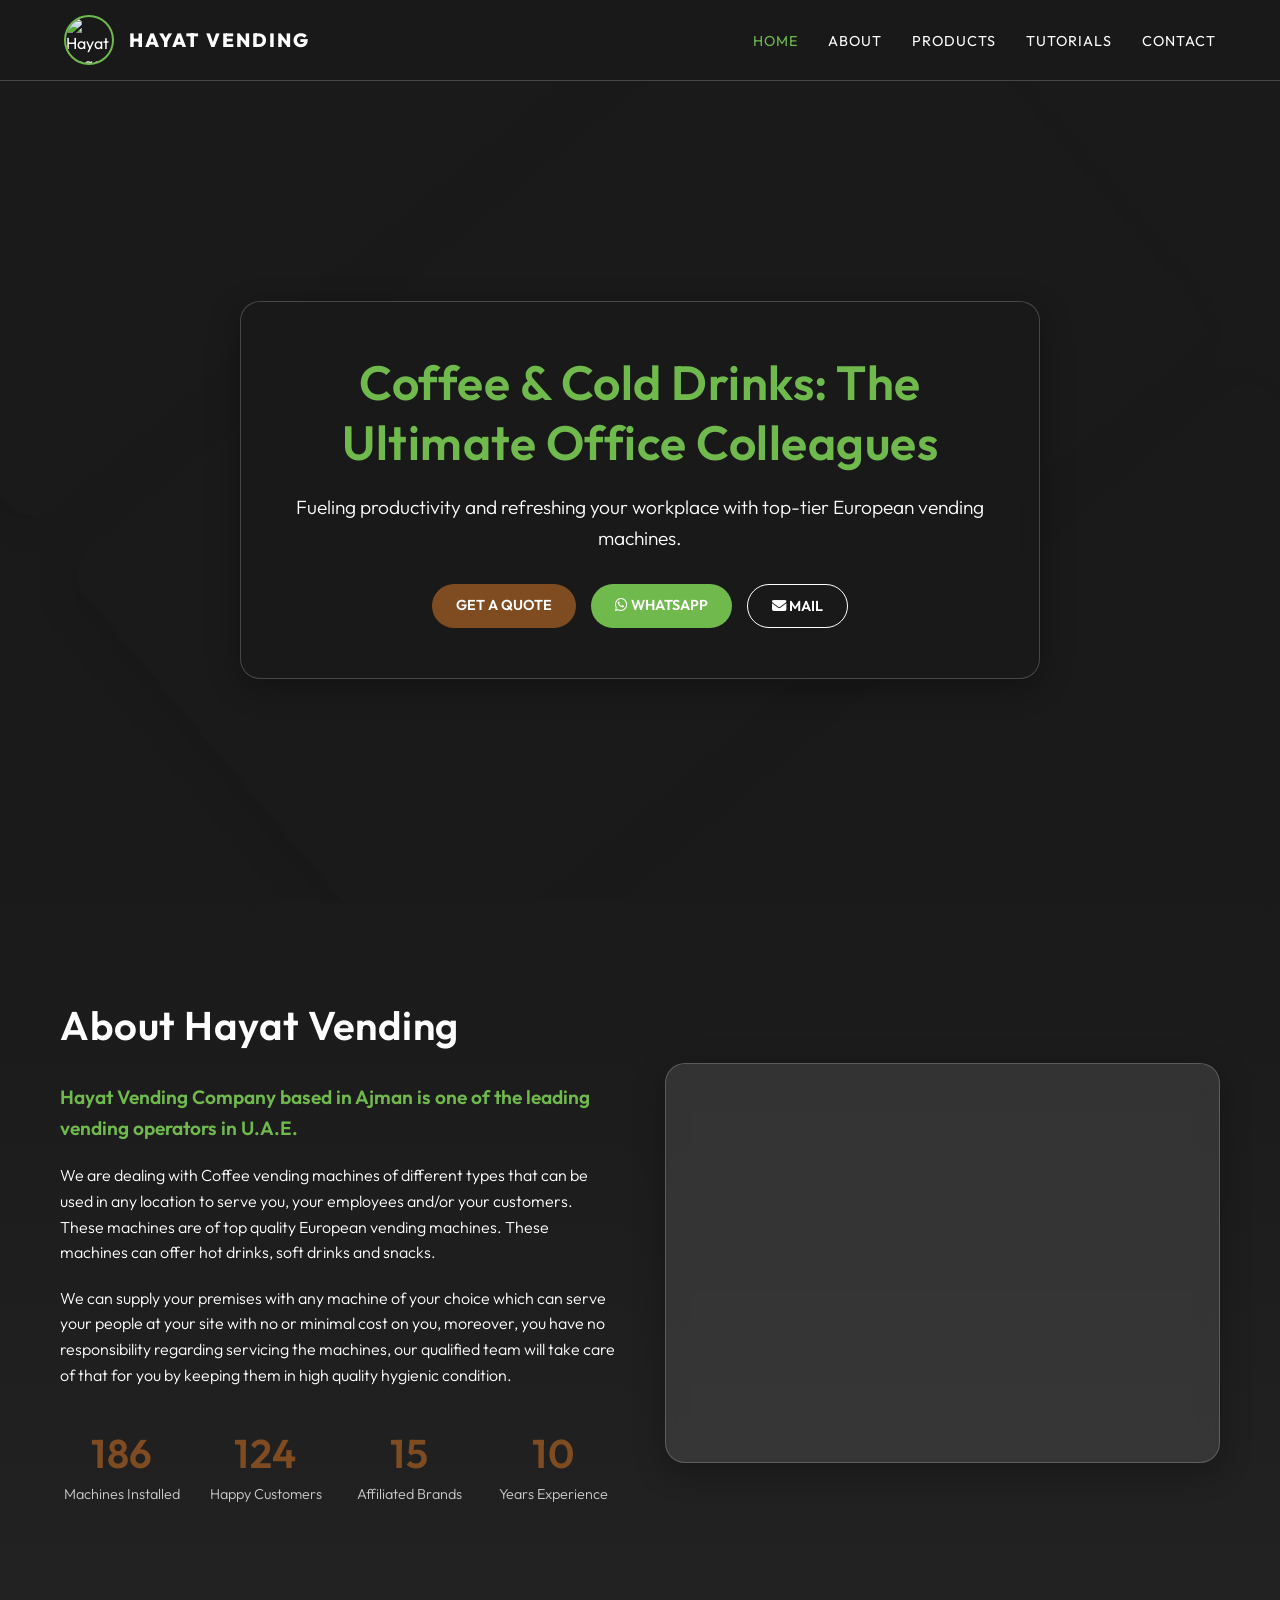
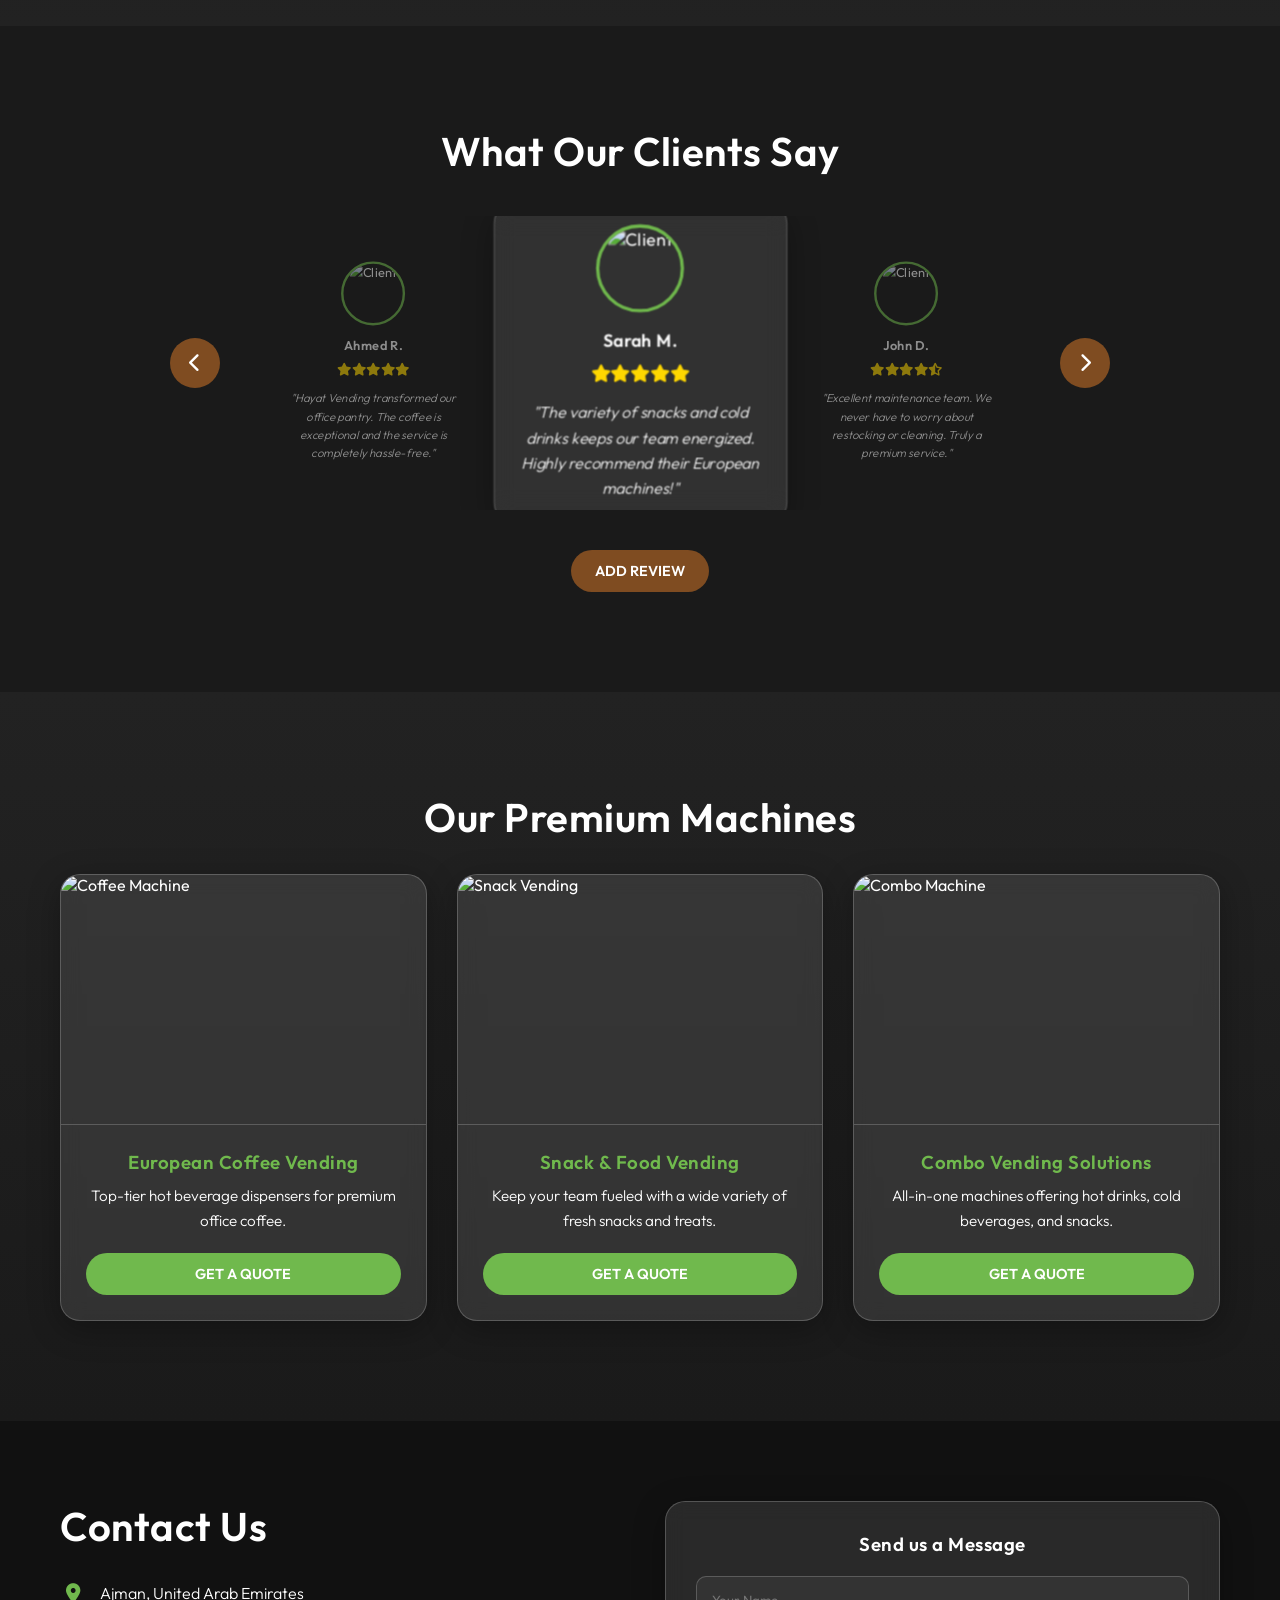
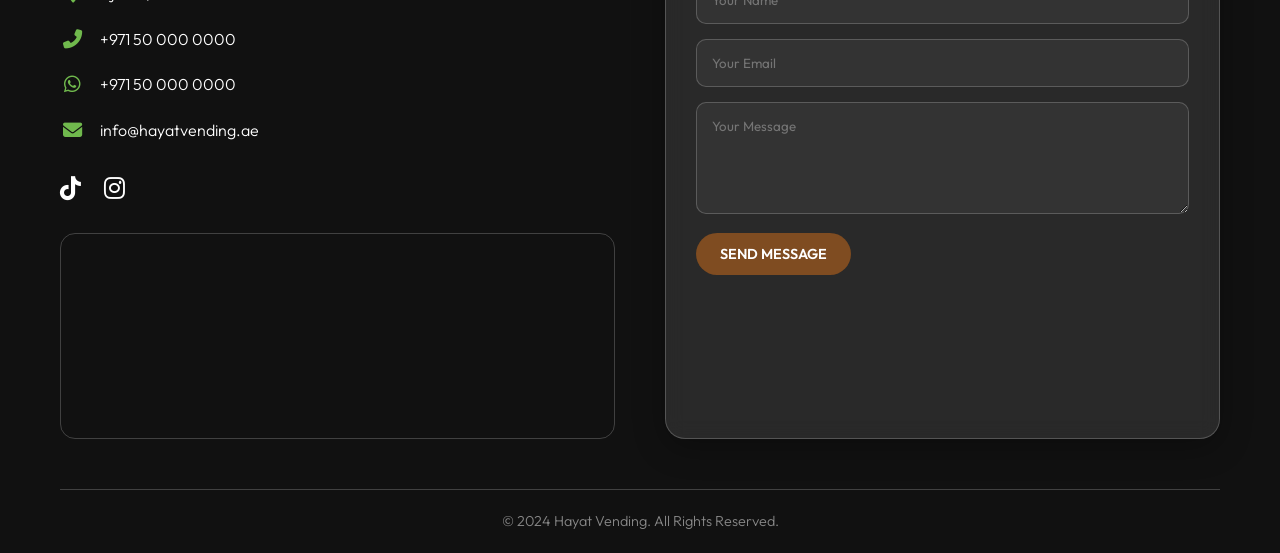
==== index.html @ 5a093774 "Add files via upload" ====
<!DOCTYPE html>
<html lang="en">
<head>
    <meta charset="UTF-8">
    <meta name="viewport" content="width=device-width, initial-scale=1.0">
    <title>Hayat Vending | Premium Vending Solutions</title>
    <link rel="stylesheet" href="style.css">
    <!-- FontAwesome for Icons -->
    <link rel="stylesheet" href="https://cdnjs.cloudflare.com/ajax/libs/font-awesome/6.4.0/css/all.min.css">
    <!-- Google Fonts -->
    <link href="https://fonts.googleapis.com/css2?family=Outfit:wght@300;400;600;800&display=swap" rel="stylesheet">
</head>
<body>

    <!-- Navigation -->
    <nav class="glass-nav">
        <div class="logo-container">
            <div class="logo-frame">
                <!-- Replace with Hayat_logo -->
                <img src="assets/hayat_logo - Copy.png" alt="Hayat Logo">
            </div>
            <span class="company-name">HAYAT VENDING</span>
        </div>
        <ul class="nav-links">
            <li><a href="#home" class="active">HOME</a></li>
            <li><a href="#about">ABOUT</a></li>
            <li><a href="#products">PRODUCTS</a></li>
            <li><a href="#tutorials">TUTORIALS</a></li>
            <li><a href="#contact">CONTACT</a></li>
        </ul>
        <div class="hamburger">
            <i class="fas fa-bars"></i>
        </div>
    </nav>

    <!-- Home Section -->
    <section id="home" class="hero-section">
        <div class="angled-bg-container">
            <!-- Replace with Home_1, Home_2, Home_3 -->
            <div class="angled-bg-container">
    <!-- Replace with Home_1, Home_2, Home_3 from assets folder -->
    <div class="angled-img img-1" style="background-image: url('assets/home_1.jpeg');"></div>
    <div class="angled-img img-2" style="background-image: url('assets/home_2.jpeg');"></div>
    <div class="angled-img img-3" style="background-image: url('assets/home_3.jpeg');"></div>
</div>
        </div>
        
        <div class="hero-content glass-panel">
            <h1>Coffee & Cold Drinks: The Ultimate Office Colleagues</h1>
            <p>Fueling productivity and refreshing your workplace with top-tier European vending machines.</p>
            <div class="hero-buttons">
                <a href="#contact" class="btn btn-primary">GET A QUOTE</a>
                <a href="https://wa.me/971500000000" target="_blank" class="btn btn-secondary"><i class="fab fa-whatsapp"></i> WHATSAPP</a>
                <a href="mailto:info@hayatvending.ae" class="btn btn-outline"><i class="fas fa-envelope"></i> MAIL</a>
            </div>
        </div>
    </section>

    <!-- About Section -->
    <section id="about" class="about-section">
        <div class="container">
            <div class="about-grid">
                <div class="about-text">
                    <h2>About Hayat Vending</h2>
                    <p class="highlight-text">Hayat Vending Company based in Ajman is one of the leading vending operators in U.A.E.</p>
                    <p>We are dealing with Coffee vending machines of different types that can be used in any location to serve you, your employees and/or your customers. These machines are of top quality European vending machines. These machines can offer hot drinks, soft drinks and snacks.</p>
                    <p>We can supply your premises with any machine of your choice which can serve your people at your site with no or minimal cost on you, moreover, you have no responsibility regarding servicing the machines, our qualified team will take care of that for you by keeping them in high quality hygienic condition.</p>
                    
                    <!-- KPI Counter -->
                    <div class="kpi-grid">
                        <div class="kpi-item">
                            <h3 class="counter" data-target="500">0</h3>
                            <p>Machines Installed</p>
                        </div>
                        <div class="kpi-item">
                            <h3 class="counter" data-target="350">0</h3>
                            <p>Happy Customers</p>
                        </div>
                        <div class="kpi-item">
                            <h3 class="counter" data-target="15">0</h3>
                            <p>Affiliated Brands</p>
                        </div>
                        <div class="kpi-item">
                            <h3 class="counter" data-target="10">0</h3>
                            <p>Years Experience</p>
                        </div>
                    </div>
                </div>
                <div class="about-slider glass-panel">
                    <div class="slide active" style="background-image: url('assets/slide_1.jpg');"></div>
                    <div class="slide" style="background-image: url('assets/slide_2.jpg');"></div>
                    <div class="slide" style="background-image: url('assets/slide_3.jpg');"></div>
                    <div class="slide" style="background-image: url('assets/slide_4.jpg');"></div>
                    <div class="slide" style="background-image: url('assets/slide_5.jpg');"></div>
                    <div class="slide" style="background-image: url('assets/slide_6.jpg');"></div>
                </div>
            </div>
        </div>
    </section>

    <!-- Testimonials Section -->
    <section class="testimonials-section">
        <div class="container">
            <h2>What Our Clients Say</h2>
            <div class="testimonial-carousel">
                <button class="nav-btn prev-btn"><i class="fas fa-chevron-left"></i></button>
                <div class="testimonial-track-container">
                    <div class="testimonial-track">
                        <!-- Card 1 -->
                        <div class="testimonial-card">
                            <div class="profile-pic"><img src="https://images.unsplash.com/photo-1507003211169-0a1dd7228f2d?w=150&auto=format&fit=crop&q=60" alt="Client"></div>
                            <h4>Ahmed R.</h4>
                            <div class="stars"><i class="fas fa-star"></i><i class="fas fa-star"></i><i class="fas fa-star"></i><i class="fas fa-star"></i><i class="fas fa-star"></i></div>
                            <p>"Hayat Vending transformed our office pantry. The coffee is exceptional and the service is completely hassle-free."</p>
                        </div>
                        <!-- Card 2 (Active/Middle) -->
                        <div class="testimonial-card active">
                            <div class="profile-pic"><img src="https://images.unsplash.com/photo-1494790108377-be9c29b29330?w=150&auto=format&fit=crop&q=60" alt="Client"></div>
                            <h4>Sarah M.</h4>
                            <div class="stars"><i class="fas fa-star"></i><i class="fas fa-star"></i><i class="fas fa-star"></i><i class="fas fa-star"></i><i class="fas fa-star"></i></div>
                            <p>"The variety of snacks and cold drinks keeps our team energized. Highly recommend their European machines!"</p>
                        </div>
                        <!-- Card 3 -->
                        <div class="testimonial-card">
                            <div class="profile-pic"><img src="https://images.unsplash.com/photo-1500648767791-00dcc994a43e?w=150&auto=format&fit=crop&q=60" alt="Client"></div>
                            <h4>John D.</h4>
                            <div class="stars"><i class="fas fa-star"></i><i class="fas fa-star"></i><i class="fas fa-star"></i><i class="fas fa-star"></i><i class="fas fa-star-half-alt"></i></div>
                            <p>"Excellent maintenance team. We never have to worry about restocking or cleaning. Truly a premium service."</p>
                        </div>
                    </div>
                </div>
                <button class="nav-btn next-btn"><i class="fas fa-chevron-right"></i></button>
            </div>
            <div class="add-review-container">
                <button class="btn btn-primary" id="addReviewBtn">ADD REVIEW</button>
            </div>
        </div>
    </section>

    <!-- Products Section -->
    <section id="products" class="products-section">
        <div class="container">
            <h2>Our Premium Machines</h2>
            <div class="product-grid">
                <!-- Product 1 -->
                <div class="product-card glass-panel">
                    <img src="https://images.unsplash.com/photo-1622483767028-3f66f32aef97?auto=format&fit=crop&w=600&q=80" alt="Coffee Machine">
                    <div class="product-info">
                        <h3>European Coffee Vending</h3>
                        <p>Top-tier hot beverage dispensers for premium office coffee.</p>
                        <a href="#contact" class="btn btn-secondary">GET A QUOTE</a>
                    </div>
                </div>
                <!-- Product 2 -->
                <div class="product-card glass-panel">
                    <img src="https://images.unsplash.com/photo-1582058091505-f87a2e55a40f?auto=format&fit=crop&w=600&q=80" alt="Snack Vending">
                    <div class="product-info">
                        <h3>Snack & Food Vending</h3>
                        <p>Keep your team fueled with a wide variety of fresh snacks and treats.</p>
                        <a href="#contact" class="btn btn-secondary">GET A QUOTE</a>
                    </div>
                </div>
                <!-- Product 3 -->
                <div class="product-card glass-panel">
                    <img src="https://images.unsplash.com/photo-1574023463820-9b97e30725ea?auto=format&fit=crop&w=600&q=80" alt="Combo Machine">
                    <div class="product-info">
                        <h3>Combo Vending Solutions</h3>
                        <p>All-in-one machines offering hot drinks, cold beverages, and snacks.</p>
                        <a href="#contact" class="btn btn-secondary">GET A QUOTE</a>
                    </div>
                </div>
            </div>
        </div>
    </section>

    <!-- Contact / Footer Section -->
    <footer id="contact" class="contact-section">
        <div class="container">
            <div class="contact-grid">
                <div class="contact-info">
                    <h2>Contact Us</h2>
                    <div class="info-item">
                        <i class="fas fa-map-marker-alt"></i>
                        <p>Ajman, United Arab Emirates</p>
                    </div>
                    <div class="info-item">
                        <i class="fas fa-phone-alt"></i>
                        <p>+971 50 000 0000</p>
                    </div>
                    <div class="info-item">
                        <i class="fab fa-whatsapp"></i>
                        <p>+971 50 000 0000</p>
                    </div>
                    <div class="info-item">
                        <i class="fas fa-envelope"></i>
                        <p>info@hayatvending.ae</p>
                    </div>
                    
                    <div class="social-links">
                        <a href="#"><i class="fab fa-tiktok"></i></a>
                        <a href="#"><i class="fab fa-instagram"></i></a>
                    </div>

                    <!-- Map Placeholder -->
                    <div class="map-container">
                        <iframe src="https://www.google.com/maps/embed?pb=!1m18!1m12!1m3!1d115478.2648041276!2d55.440588599999995!3d25.404383999999998!2m3!1f0!2f0!3f0!3m2!1i1024!2i768!4f13.1!3m3!1m2!1s0x3e5ebfd49b5cb95d%3A0xc39b6f1b5b2e7e0!2sAjman%20-%20United%20Arab%20Emirates!5e0!3m2!1sen!2sus!4v1680000000000!5m2!1sen!2sus" width="100%" height="200" style="border:0;" allowfullscreen="" loading="lazy"></iframe>
                    </div>
                </div>

                <div class="contact-form glass-panel">
                    <h3>Send us a Message</h3>
                    <form id="messageForm">
                        <div class="input-group">
                            <input type="text" placeholder="Your Name" required>
                        </div>
                        <div class="input-group">
                            <input type="email" placeholder="Your Email" required>
                        </div>
                        <div class="input-group">
                            <textarea placeholder="Your Message" rows="5" required></textarea>
                        </div>
                        <button type="submit" class="btn btn-primary">SEND MESSAGE</button>
                    </form>
                </div>
            </div>
            <div class="footer-bottom">
                <p>&copy; 2024 Hayat Vending. All Rights Reserved.</p>
            </div>
        </div>
    </footer>

    <script src="script.js"></script>
</body>
</html>
---- style.css ----
/* --- Global Variables & Reset --- */
:root {
    --primary-brown: #7F4C21;
    --primary-green: #70B94D;
    --white: #FFFFFF;
    --glass-bg: rgba(255, 255, 255, 0.1);
    --glass-border: rgba(255, 255, 255, 0.2);
    --dark-bg: #1a1a1a;
    --text-dark: #333;
}

* {
    margin: 0;
    padding: 0;
    box-sizing: border-box;
    font-family: 'Outfit', sans-serif;
}

html {
    scroll-behavior: smooth;
}

body {
    background-color: var(--dark-bg);
    color: var(--white);
    overflow-x: hidden;
}

.container {
    max-width: 1200px;
    margin: 0 auto;
    padding: 0 20px;
}

/* --- Typography --- */
h1, h2, h3, h4 {
    font-weight: 600;
    letter-spacing: 0.5px;
}
h2 {
    font-size: 2.5rem;
    margin-bottom: 2rem;
    text-align: center;
    color: var(--white);
}
p {
    font-weight: 300;
    line-height: 1.6;
}

/* --- Glassmorphism Classes --- */
.glass-nav {
    background: rgba(26, 26, 26, 0.7);
    backdrop-filter: blur(15px);
    -webkit-backdrop-filter: blur(15px);
    border-bottom: 1px solid var(--glass-border);
    position: fixed;
    width: 100%;
    top: 0;
    z-index: 1000;
    display: flex;
    justify-content: space-between;
    align-items: center;
    padding: 15px 5%;
}

.glass-panel {
    background: var(--glass-bg);
    backdrop-filter: blur(10px);
    -webkit-backdrop-filter: blur(10px);
    border: 1px solid var(--glass-border);
    border-radius: 20px;
    box-shadow: 0 8px 32px 0 rgba(0, 0, 0, 0.3);
}

/* --- Navigation --- */
.logo-container {
    display: flex;
    align-items: center;
    gap: 15px;
}
.logo-frame {
    width: 50px;
    height: 50px;
    border-radius: 50%;
    border: 2px solid var(--primary-green);
    overflow: hidden;
    display: flex;
    justify-content: center;
    align-items: center;
}
.logo-frame img {
    width: 100%;
    height: 100%;
    object-fit: cover;
}
.company-name {
    font-size: 1.2rem;
    font-weight: 800;
    color: var(--white);
    letter-spacing: 2px;
}
.nav-links {
    list-style: none;
    display: flex;
    gap: 30px;
}
.nav-links li a {
    text-decoration: none;
    color: var(--white);
    font-weight: 400;
    transition: color 0.3s;
    font-size: 0.9rem;
    letter-spacing: 1px;
}
.nav-links li a:hover, .nav-links li a.active {
    color: var(--primary-green);
}
.hamburger {
    display: none;
    cursor: pointer;
    font-size: 1.5rem;
}

/* --- Buttons --- */
.btn {
    display: inline-block;
    padding: 12px 24px;
    border-radius: 30px;
    text-decoration: none;
    font-weight: 600;
    font-size: 0.9rem;
    transition: all 0.3s ease;
    cursor: pointer;
    border: none;
    text-align: center;
}
.btn-primary {
    background-color: var(--primary-brown);
    color: var(--white);
}
.btn-primary:hover {
    background-color: #633b18;
    transform: translateY(-2px);
}
.btn-secondary {
    background-color: var(--primary-green);
    color: var(--white);
}
.btn-secondary:hover {
    background-color: #5a9a3d;
    transform: translateY(-2px);
}
.btn-outline {
    background-color: transparent;
    color: var(--white);
    border: 1px solid var(--white);
}
.btn-outline:hover {
    background-color: var(--white);
    color: var(--dark-bg);
}

/* --- Hero Section --- */
.hero-section {
    position: relative;
    height: 100vh;
    display: flex;
    justify-content: center;
    align-items: center;
    padding-top: 80px;
    overflow: hidden;
}
.angled-bg-container {
    position: absolute;
    top: 0;
    left: 0;
    width: 100%;
    height: 100%;
    display: flex;
    justify-content: center;
    align-items: center;
    gap: 40px;
    z-index: 1;
    opacity: 0.4;
    transform: rotate(25deg) scale(1.2);
}
.angled-img {
    width: 30%;
    height: 80vh;
    background-size: cover;
    background-position: center;
    border-radius: 20px;
    box-shadow: 0 10px 30px rgba(0,0,0,0.5);
}
.hero-content {
    position: relative;
    z-index: 2;
    text-align: center;
    padding: 50px;
    max-width: 800px;
    background: rgba(26, 26, 26, 0.6); /* Darker glass for readability */
}
.hero-content h1 {
    font-size: 3rem;
    margin-bottom: 20px;
    color: var(--primary-green);
}
.hero-content p {
    font-size: 1.2rem;
    margin-bottom: 30px;
}
.hero-buttons {
    display: flex;
    gap: 15px;
    justify-content: center;
    flex-wrap: wrap;
}

/* --- About Section --- */
.about-section {
    padding: 100px 0;
    background: linear-gradient(to bottom, var(--dark-bg), #222);
}
.about-grid {
    display: grid;
    grid-template-columns: 1fr 1fr;
    gap: 50px;
    align-items: center;
}
.about-text h2 {
    text-align: left;
}
.highlight-text {
    color: var(--primary-green);
    font-size: 1.2rem;
    font-weight: 600;
    margin-bottom: 20px;
}
.about-text p {
    margin-bottom: 20px;
}
.about-slider {
    height: 400px;
    position: relative;
    overflow: hidden;
}
.about-slider .slide {
    position: absolute;
    top: 0;
    left: 0;
    width: 100%;
    height: 100%;
    background-size: cover;
    background-position: center;
    opacity: 0;
    transition: opacity 1s ease-in-out;
}
.about-slider .slide.active {
    opacity: 1;
}

/* KPI Section */
.kpi-grid {
    display: grid;
    grid-template-columns: repeat(auto-fit, minmax(100px, 1fr));
    gap: 20px;
    margin-top: 40px;
}
.kpi-item {
    text-align: center;
}
.kpi-item h3 {
    font-size: 2.5rem;
    color: var(--primary-brown);
    margin-bottom: 5px;
}
.kpi-item p {
    font-size: 0.9rem;
    color: #ccc;
}

/* --- Testimonials Section --- */
.testimonials-section {
    padding: 100px 0;
}
.testimonial-carousel {
    display: flex;
    align-items: center;
    justify-content: center;
    gap: 20px;
    margin-top: 40px;
}
.nav-btn {
    background: var(--primary-brown);
    color: var(--white);
    border: none;
    width: 50px;
    height: 50px;
    border-radius: 50%;
    cursor: pointer;
    font-size: 1.2rem;
    transition: background 0.3s;
}
.nav-btn:hover {
    background: var(--primary-green);
}
.testimonial-track-container {
    overflow: hidden;
    width: 100%;
    max-width: 800px;
}
.testimonial-track {
    display: flex;
    transition: transform 0.5s ease;
}
.testimonial-card {
    min-width: 33.333%;
    padding: 20px;
    text-align: center;
    opacity: 0.5;
    transform: scale(0.8);
    transition: all 0.5s ease;
    border-radius: 20px;
}
.testimonial-card.active {
    opacity: 1;
    transform: scale(1.1);
    background: var(--glass-bg);
    border: 1px solid var(--glass-border);
    backdrop-filter: blur(10px);
    z-index: 2;
    box-shadow: 0 10px 30px rgba(0,0,0,0.3);
}
.profile-pic {
    width: 80px;
    height: 80px;
    border-radius: 50%;
    margin: 0 auto 15px;
    overflow: hidden;
    border: 3px solid var(--primary-green);
}
.profile-pic img {
    width: 100%;
    height: 100%;
    object-fit: cover;
}
.testimonial-card h4 {
    margin-bottom: 10px;
}
.stars {
    color: #FFD700;
    margin-bottom: 15px;
}
.testimonial-card p {
    font-size: 0.9rem;
    font-style: italic;
}
.add-review-container {
    text-align: center;
    margin-top: 40px;
}

/* --- Products Section --- */
.products-section {
    padding: 100px 0;
    background: linear-gradient(to bottom, #222, var(--dark-bg));
}
.product-grid {
    display: grid;
    grid-template-columns: repeat(auto-fit, minmax(300px, 1fr));
    gap: 30px;
}
.product-card {
    overflow: hidden;
    display: flex;
    flex-direction: column;
    transition: transform 0.3s;
}
.product-card:hover {
    transform: translateY(-10px);
}
.product-card img {
    width: 100%;
    height: 250px;
    object-fit: cover;
    border-bottom: 1px solid var(--glass-border);
}
.product-info {
    padding: 25px;
    text-align: center;
    flex-grow: 1;
    display: flex;
    flex-direction: column;
    justify-content: space-between;
}
.product-info h3 {
    color: var(--primary-green);
    margin-bottom: 10px;
}
.product-info p {
    margin-bottom: 20px;
    font-size: 0.95rem;
}

/* --- Contact/Footer Section --- */
.contact-section {
    padding: 80px 0 20px;
    background: #111;
}
.contact-grid {
    display: grid;
    grid-template-columns: 1fr 1fr;
    gap: 50px;
    margin-bottom: 50px;
}
.contact-info h2 {
    text-align: left;
    margin-bottom: 30px;
}
.info-item {
    display: flex;
    align-items: center;
    gap: 15px;
    margin-bottom: 20px;
}
.info-item i {
    color: var(--primary-green);
    font-size: 1.2rem;
    width: 25px;
    text-align: center;
}
.social-links {
    margin: 30px 0;
}
.social-links a {
    color: var(--white);
    font-size: 1.5rem;
    margin-right: 20px;
    transition: color 0.3s;
}
.social-links a:hover {
    color: var(--primary-green);
}
.map-container {
    border-radius: 15px;
    overflow: hidden;
    border: 1px solid var(--glass-border);
}
.contact-form {
    padding: 30px;
}
.contact-form h3 {
    margin-bottom: 20px;
    text-align: center;
}
.input-group {
    margin-bottom: 15px;
}
.input-group input, .input-group textarea {
    width: 100%;
    padding: 15px;
    background: rgba(255, 255, 255, 0.05);
    border: 1px solid var(--glass-border);
    border-radius: 10px;
    color: var(--white);
    font-family: inherit;
    outline: none;
    transition: border 0.3s;
}
.input-group input:focus, .input-group textarea:focus {
    border-color: var(--primary-green);
}
.footer-bottom {
    text-align: center;
    padding-top: 20px;
    border-top: 1px solid var(--glass-border);
    color: #888;
    font-size: 0.9rem;
}

/* --- Responsive Design --- */
@media (max-width: 992px) {
    .about-grid, .contact-grid {
        grid-template-columns: 1fr;
    }
    .hero-content h1 {
        font-size: 2.5rem;
    }
    .testimonial-card {
        min-width: 50%; /* Show 2 cards on tablet */
    }
    .testimonial-card.active {
        transform: scale(1.05);
    }
}

@media (max-width: 768px) {
    .nav-links {
        display: none; /* Add JS toggle for mobile menu if needed */
    }
    .hamburger {
        display: block;
    }
    .hero-content h1 {
        font-size: 2rem;
    }
    .angled-bg-container {
        flex-direction: column;
        transform: rotate(25deg) scale(1.5);
    }
    .angled-img {
        width: 80%;
        height: 30vh;
    }
    .testimonial-card {
        min-width: 100%; /* Show 1 card on mobile */
    }
    .testimonial-card.active {
        transform: scale(1);
    }
    .testimonial-track-container {
        overflow: hidden;
    }
    .kpi-grid {
        grid-template-columns: repeat(2, 1fr);
    }
}
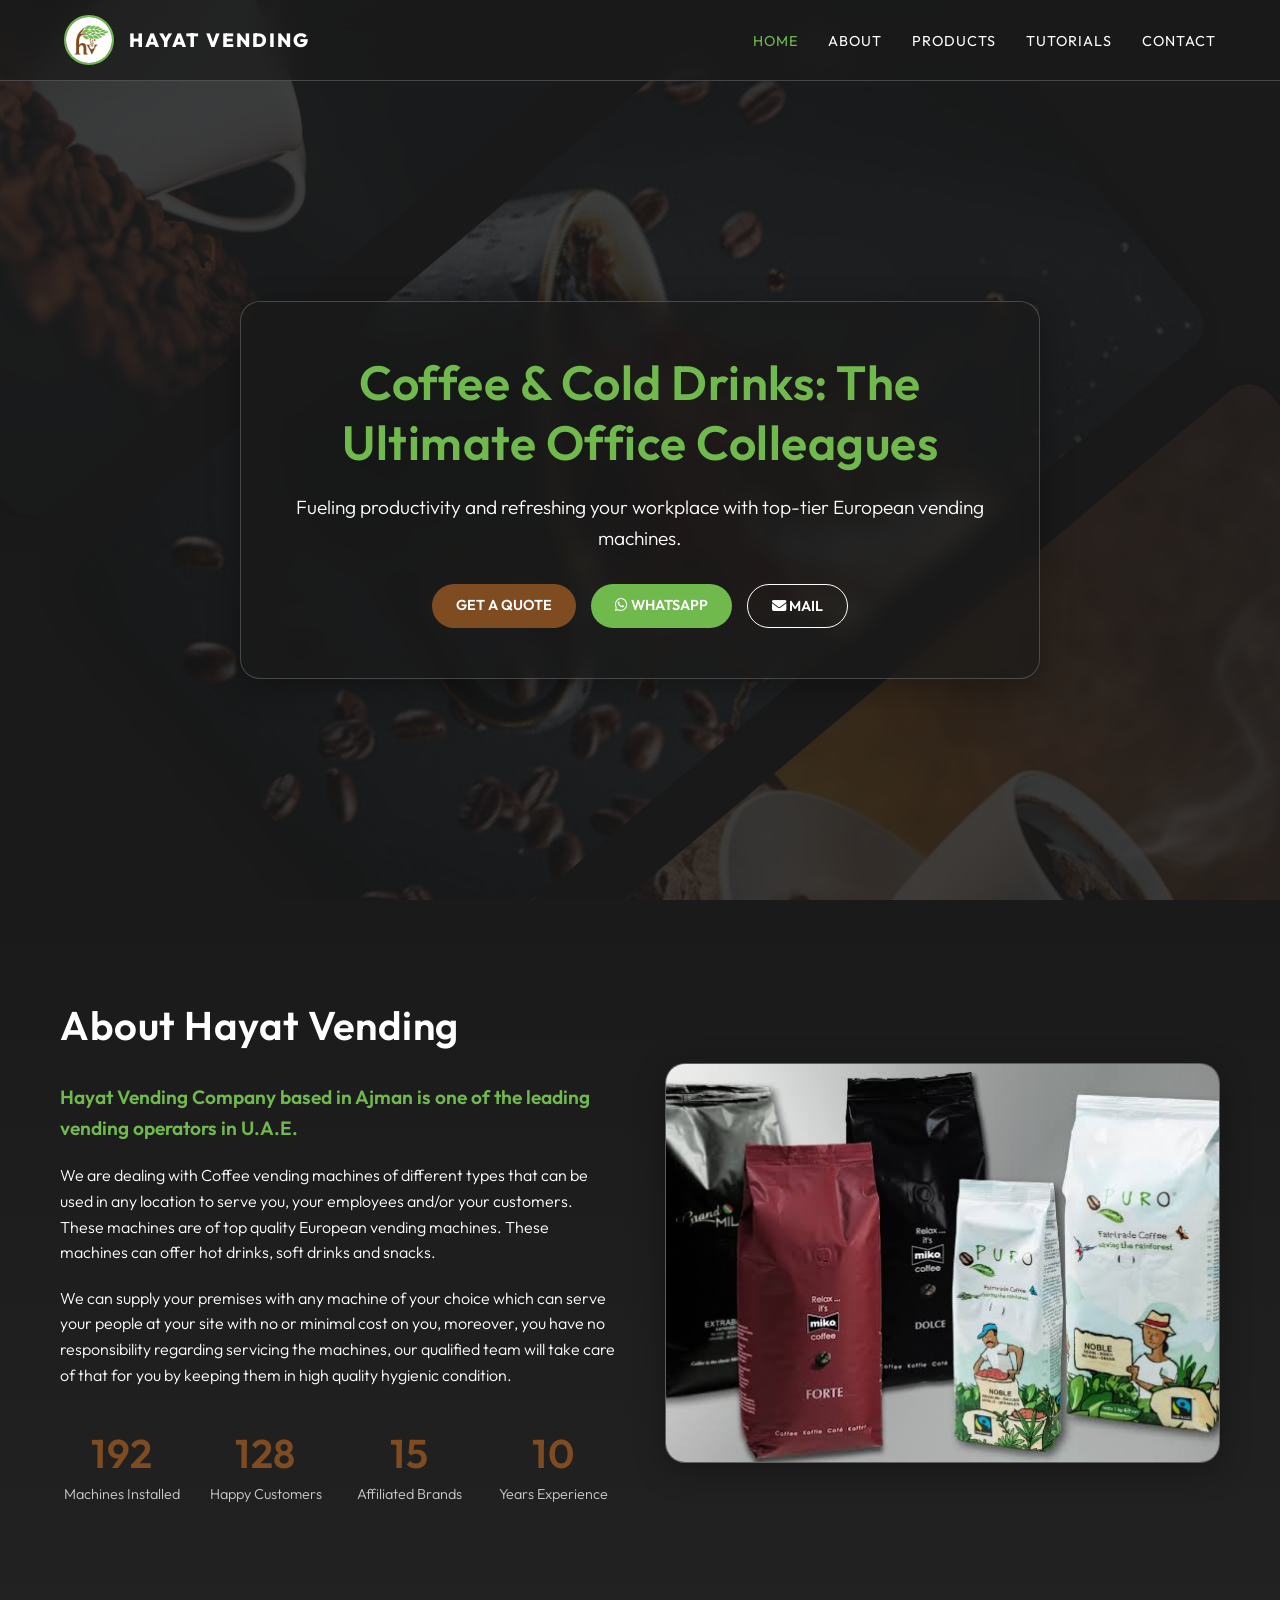
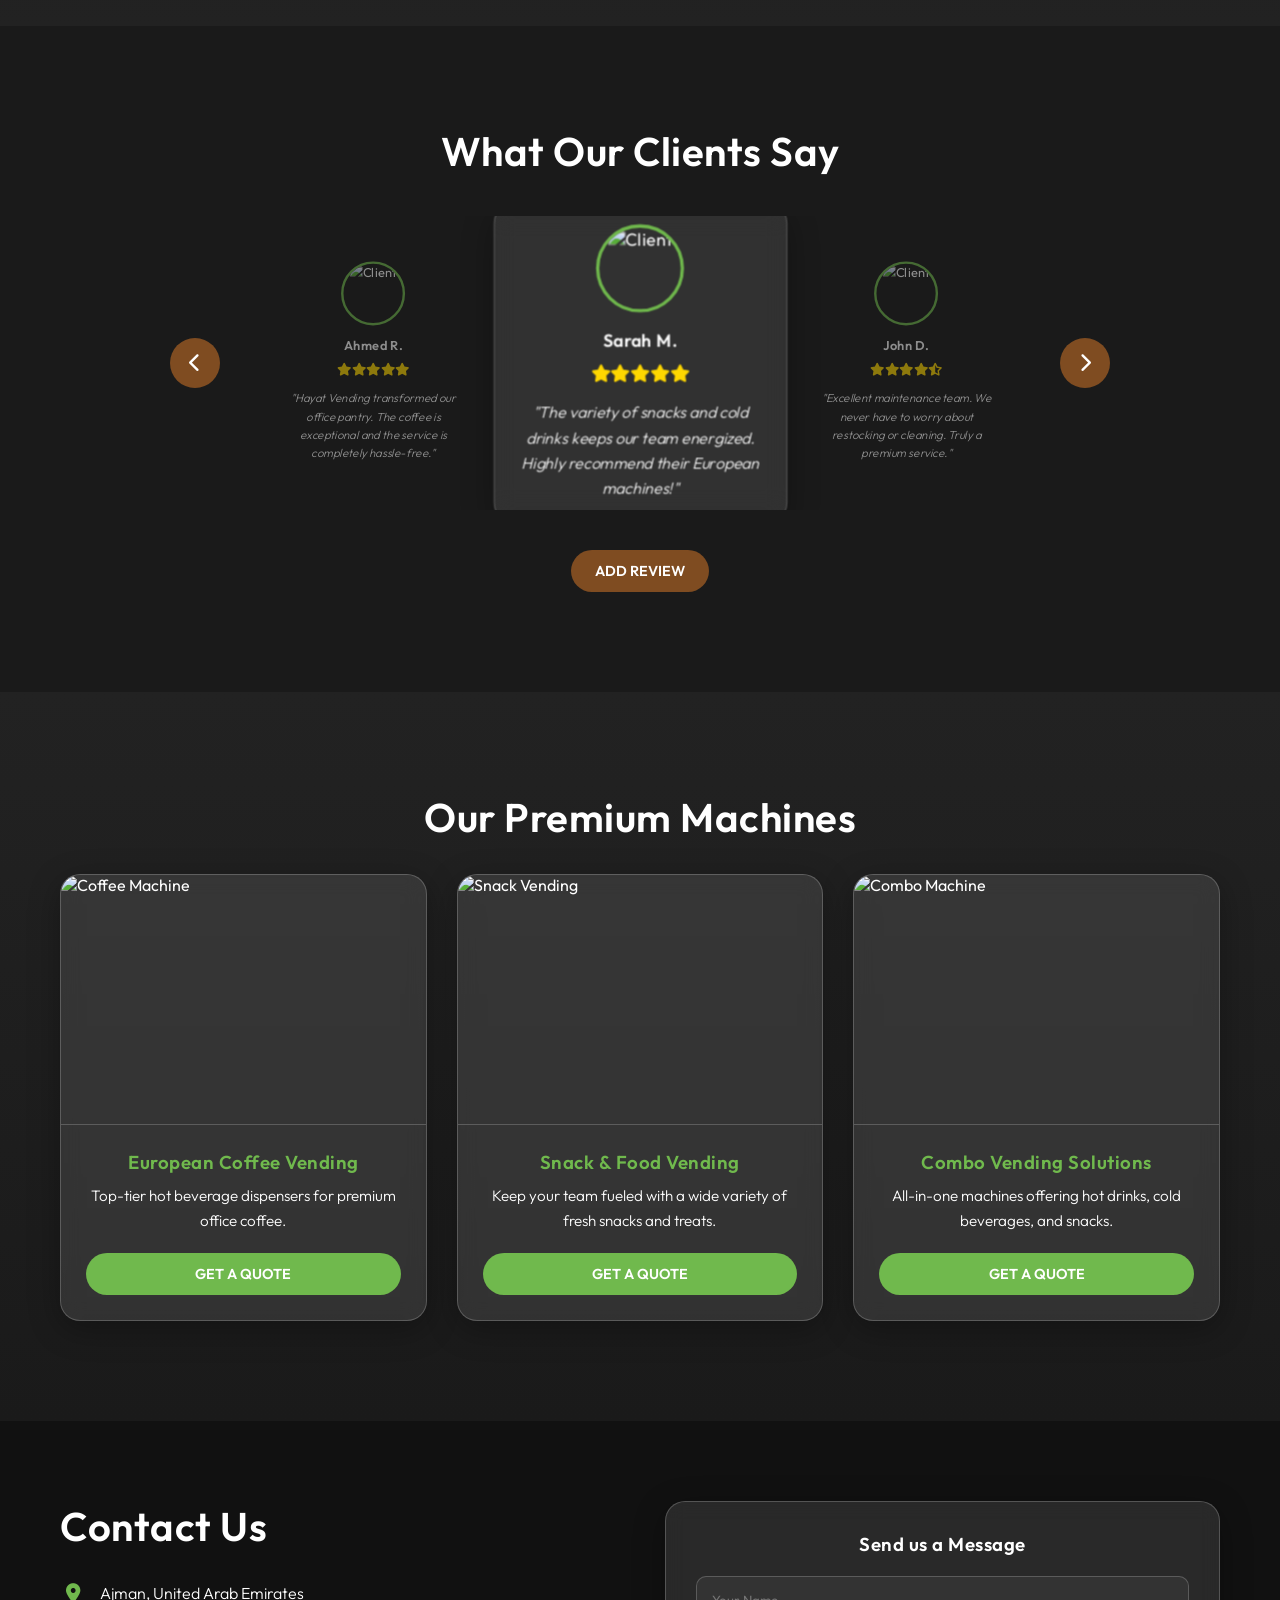
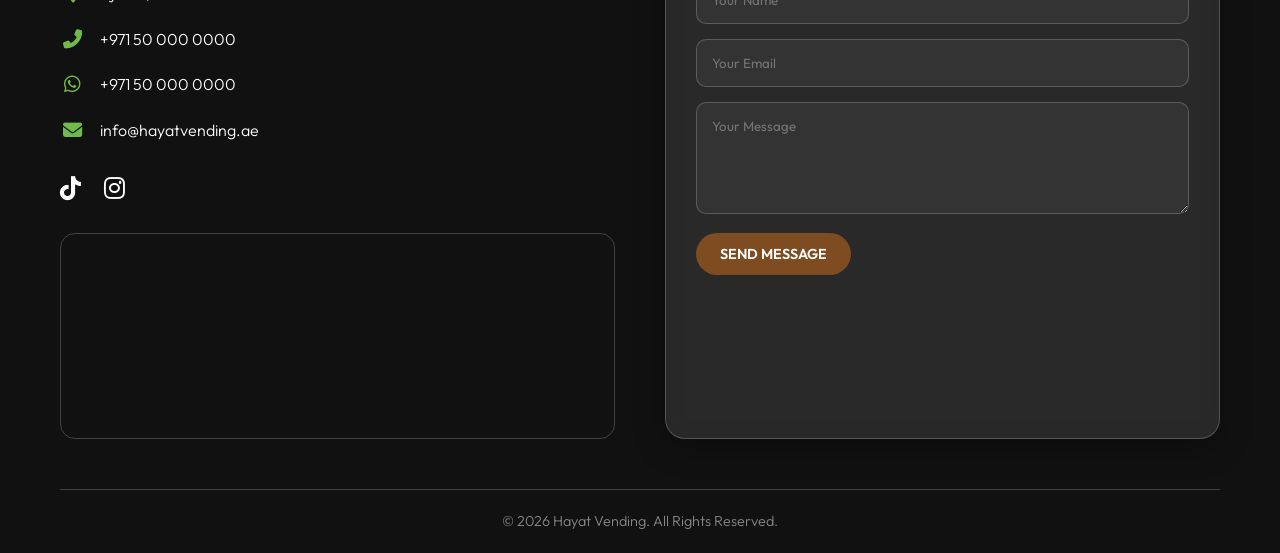
==== commit ac16241b: "Update index.html" ====
--- a/index.html
+++ b/index.html
@@ -224,11 +224,11 @@
                 </div>
             </div>
             <div class="footer-bottom">
-                <p>&copy; 2024 Hayat Vending. All Rights Reserved.</p>
+                <p>&copy; 2026 Hayat Vending. All Rights Reserved.</p>
             </div>
         </div>
     </footer>
 
     <script src="script.js"></script>
 </body>
-</html>+</html>
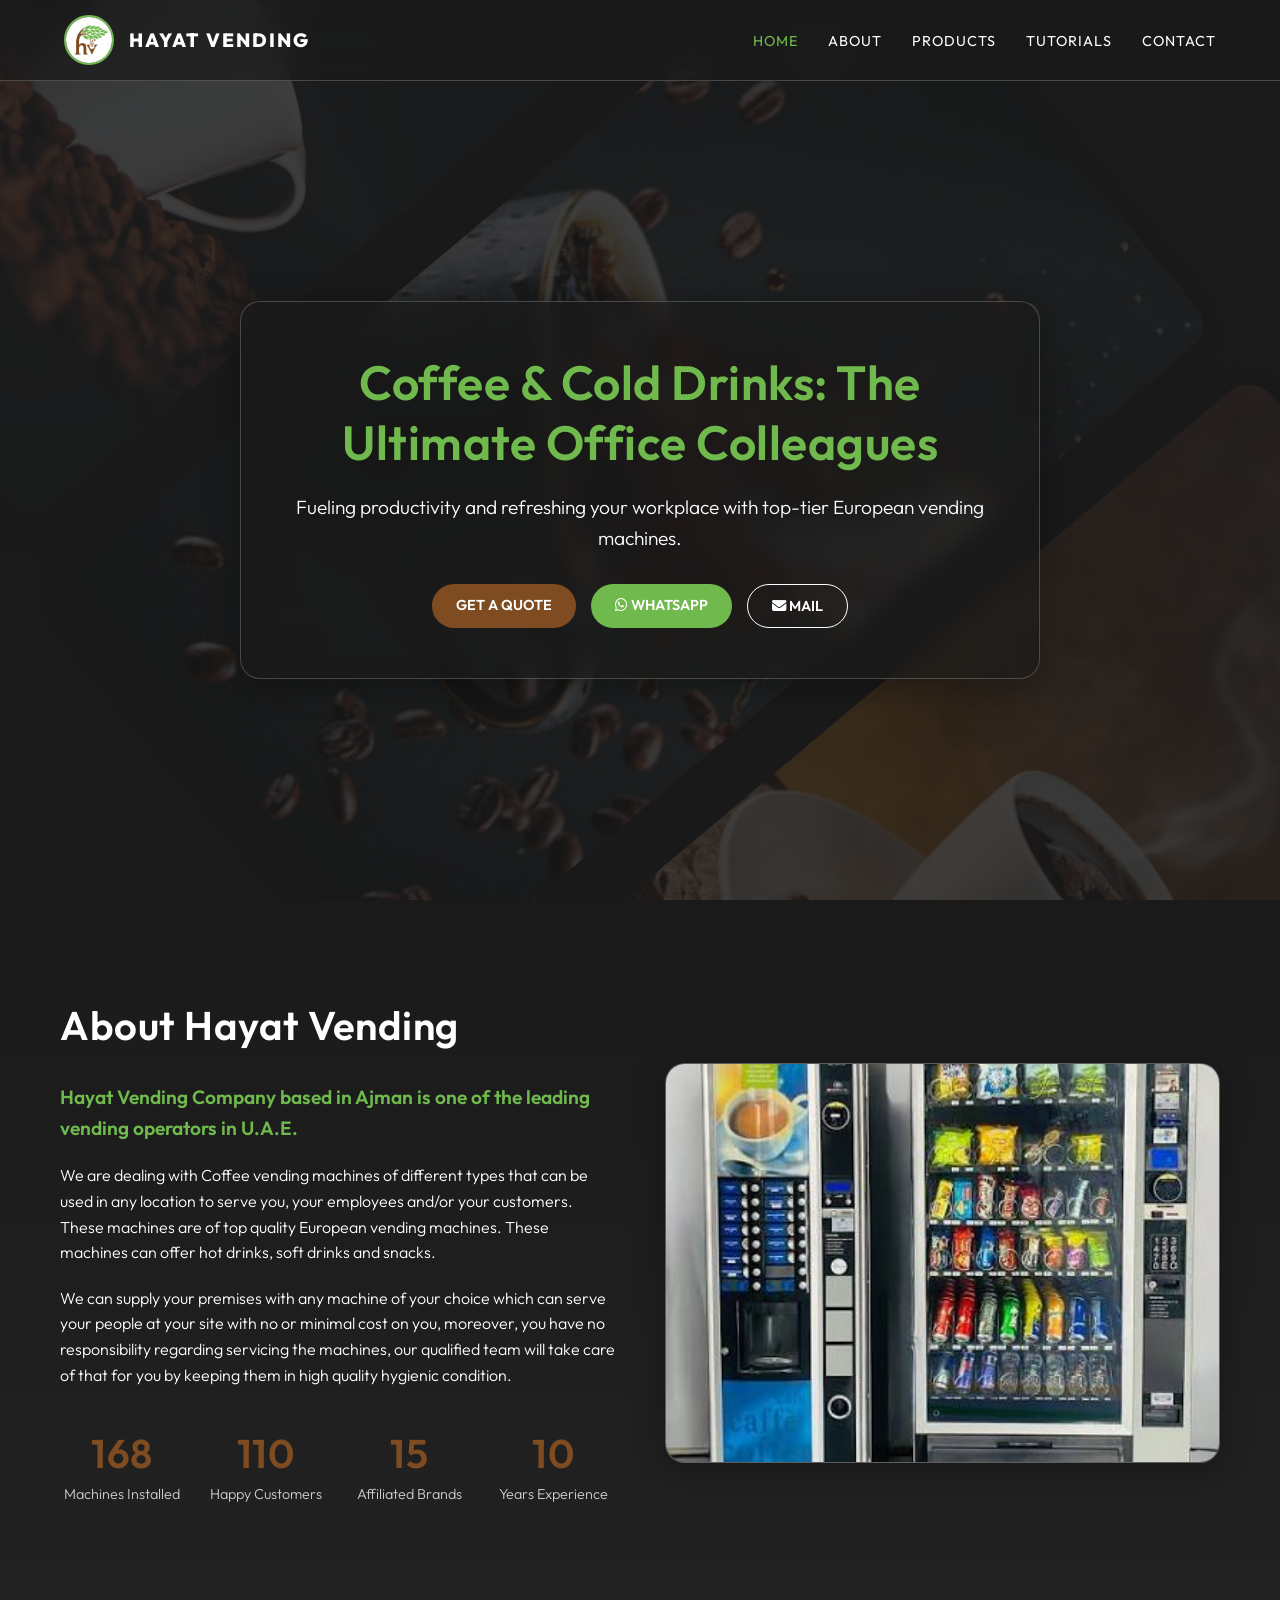
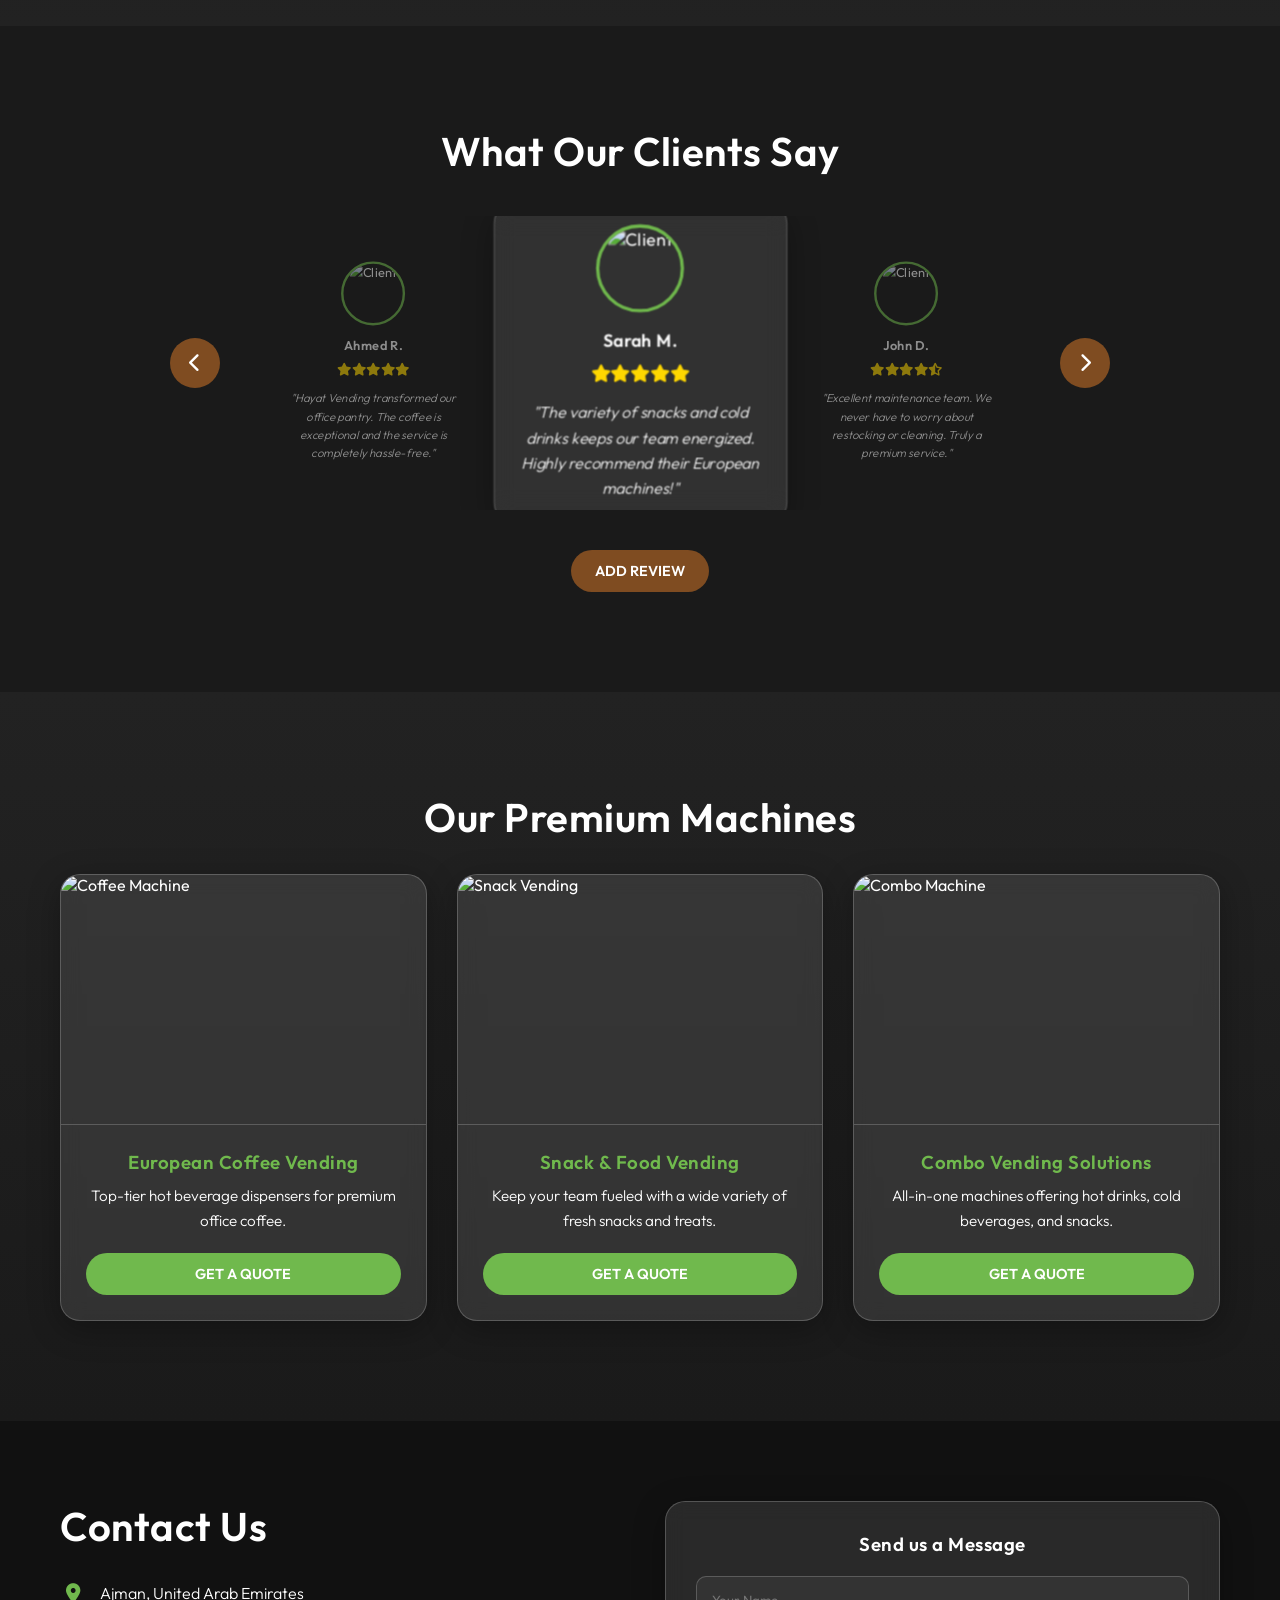
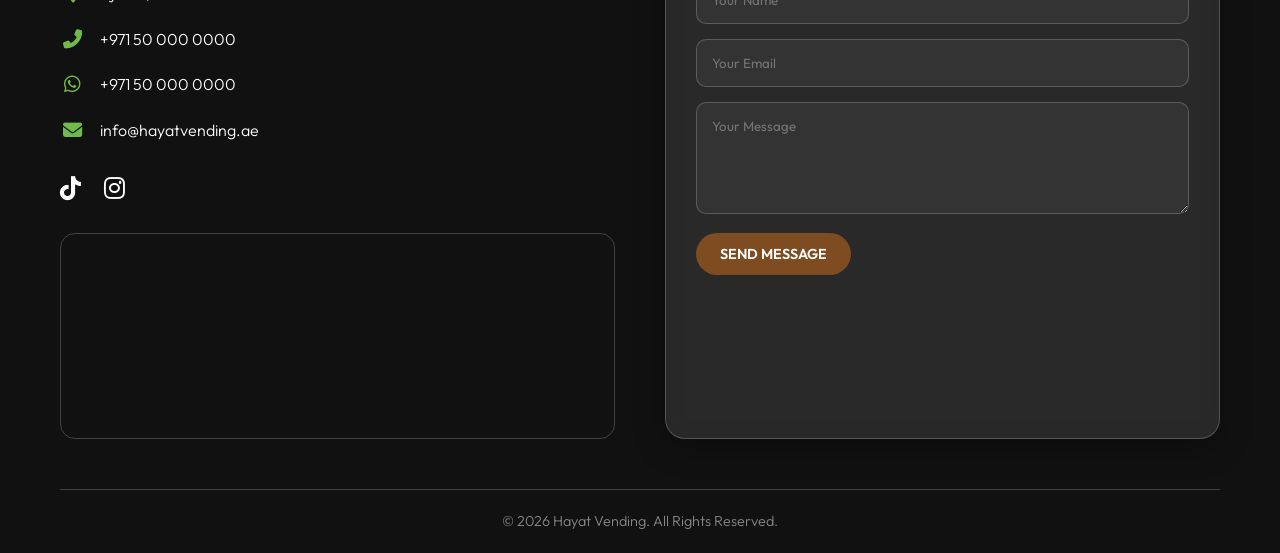
==== commit 731bbe2a: "Update index.html" ====
--- a/index.html
+++ b/index.html
@@ -24,7 +24,7 @@
         <ul class="nav-links">
             <li><a href="#home" class="active">HOME</a></li>
             <li><a href="#about">ABOUT</a></li>
-            <li><a href="#products">PRODUCTS</a></li>
+            <li><a href="products.html">PRODUCTS</a></li>
             <li><a href="#tutorials">TUTORIALS</a></li>
             <li><a href="#contact">CONTACT</a></li>
         </ul>
--- a/style.css
+++ b/style.css
@@ -525,4 +525,117 @@
     .kpi-grid {
         grid-template-columns: repeat(2, 1fr);
     }
-}+}
+
+
+
+
+/* --- Products Page Specific --- */
+.products-page-section {
+    padding: 120px 0 100px;
+    background: linear-gradient(to bottom, var(--dark-bg), #222);
+    min-height: 100vh;
+}
+
+.section-subtitle {
+    text-align: center;
+    color: #ccc;
+    margin-top: -1.5rem;
+    margin-bottom: 3rem;
+    font-size: 1.1rem;
+}
+
+.model-tag {
+    display: inline-block;
+    background: rgba(127, 76, 33, 0.3);
+    color: var(--primary-green);
+    padding: 4px 12px;
+    border-radius: 15px;
+    font-size: 0.8rem;
+    font-weight: 600;
+    margin-bottom: 15px;
+    border: 1px solid rgba(112, 185, 77, 0.3);
+}
+
+/* --- Modal Styles --- */
+.modal-overlay {
+    display: none; /* Hidden by default */
+    position: fixed;
+    top: 0;
+    left: 0;
+    width: 100%;
+    height: 100%;
+    background: rgba(0, 0, 0, 0.7);
+    backdrop-filter: blur(5px);
+    -webkit-backdrop-filter: blur(5px);
+    z-index: 2000;
+    justify-content: center;
+    align-items: center;
+    padding: 20px;
+}
+
+.modal-overlay.active {
+    display: flex;
+}
+
+.modal-content {
+    width: 100%;
+    max-width: 500px;
+    padding: 40px;
+    position: relative;
+    background: rgba(26, 26, 26, 0.95); /* Darker glass for readability */
+    border: 1px solid var(--primary-green);
+}
+
+.close-modal {
+    position: absolute;
+    top: 15px;
+    right: 20px;
+    font-size: 2rem;
+    color: var(--white);
+    cursor: pointer;
+    transition: color 0.3s;
+}
+
+.close-modal:hover {
+    color: var(--primary-brown);
+}
+
+.modal-content h3 {
+    color: var(--primary-green);
+    margin-bottom: 5px;
+    text-align: center;
+}
+
+.modal-product-name {
+    text-align: center;
+    color: #ccc;
+    margin-bottom: 25px;
+    font-size: 0.9rem;
+    font-style: italic;
+}
+
+.modal-content .input-group label {
+    display: block;
+    margin-bottom: 5px;
+    font-size: 0.9rem;
+    color: #ddd;
+}
+
+.required {
+    color: red;
+}
+
+.form-status {
+    text-align: center;
+    margin-top: 15px;
+    font-weight: 600;
+    font-size: 0.9rem;
+}
+.form-status.success { color: var(--primary-green); }
+.form-status.error { color: #ff4d4d; }
+
+#submitQuoteBtn {
+    width: 100%;
+    margin-top: 10px;
+}
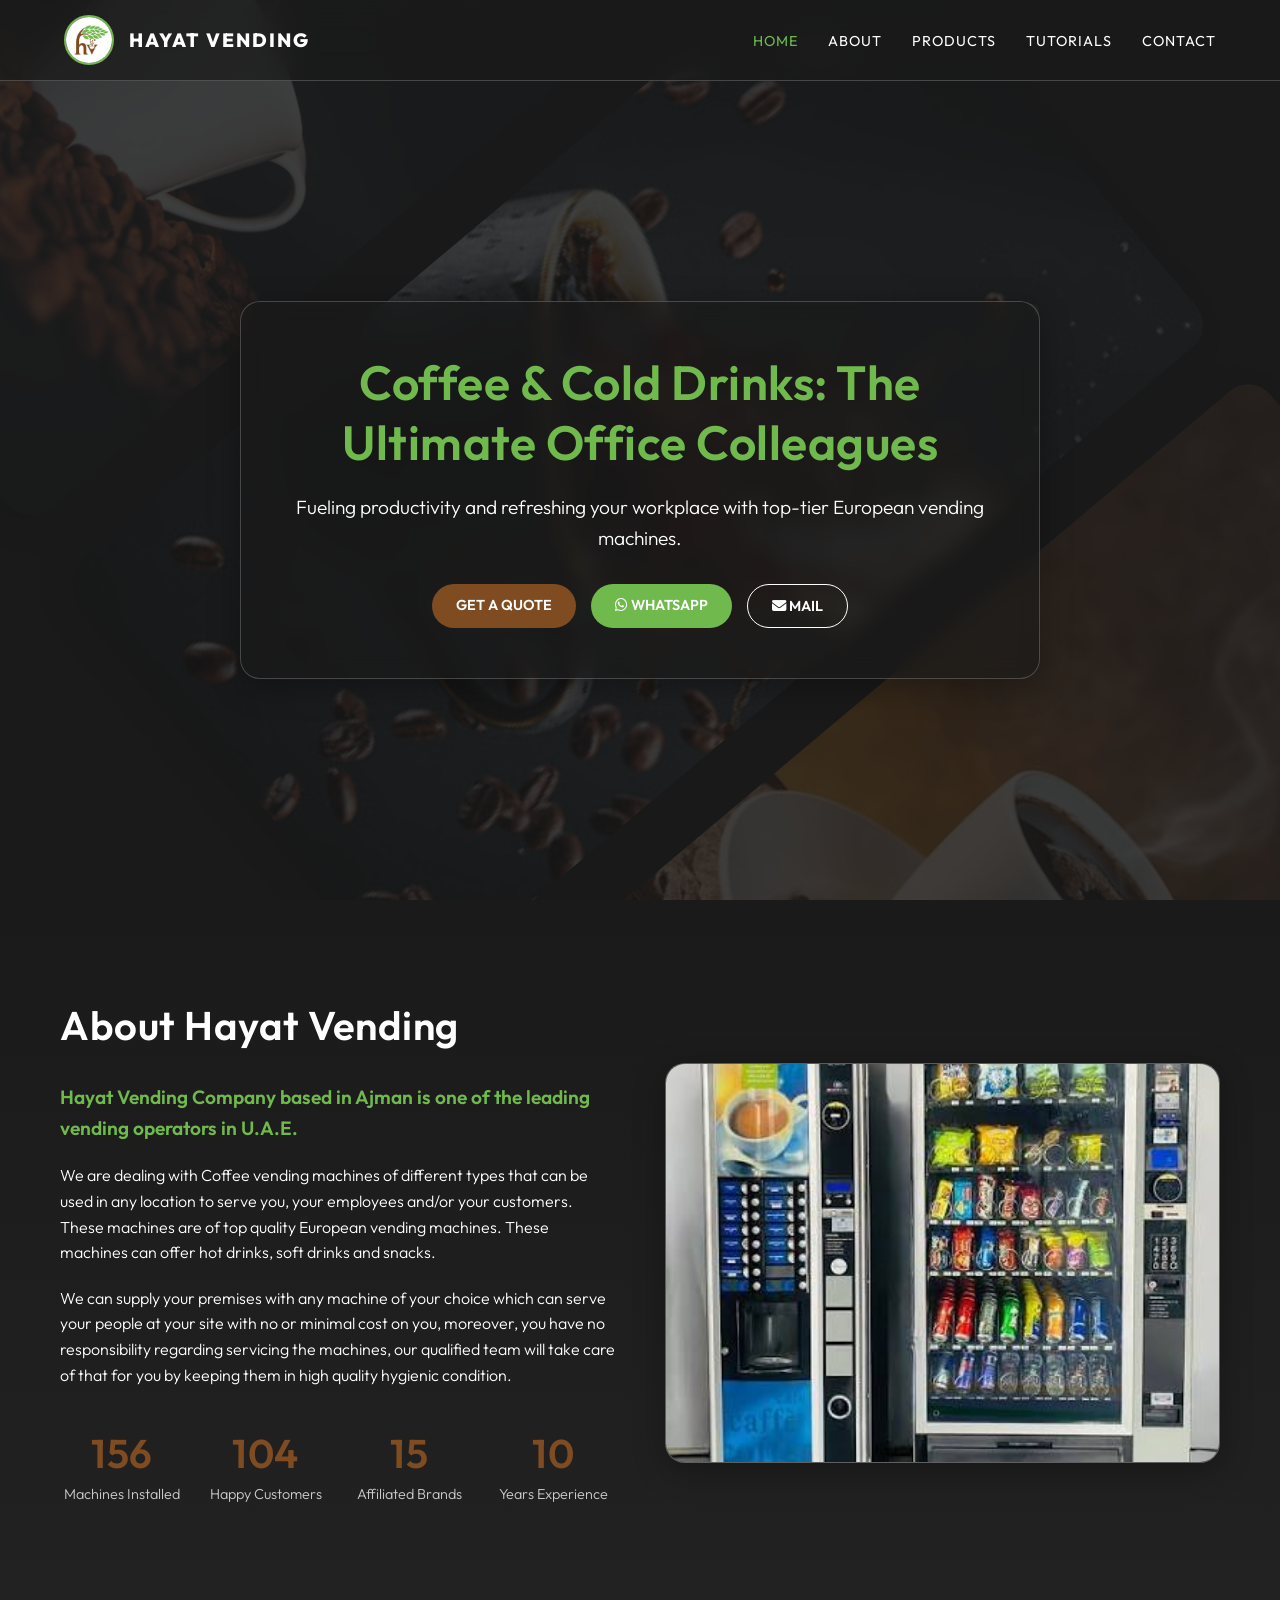
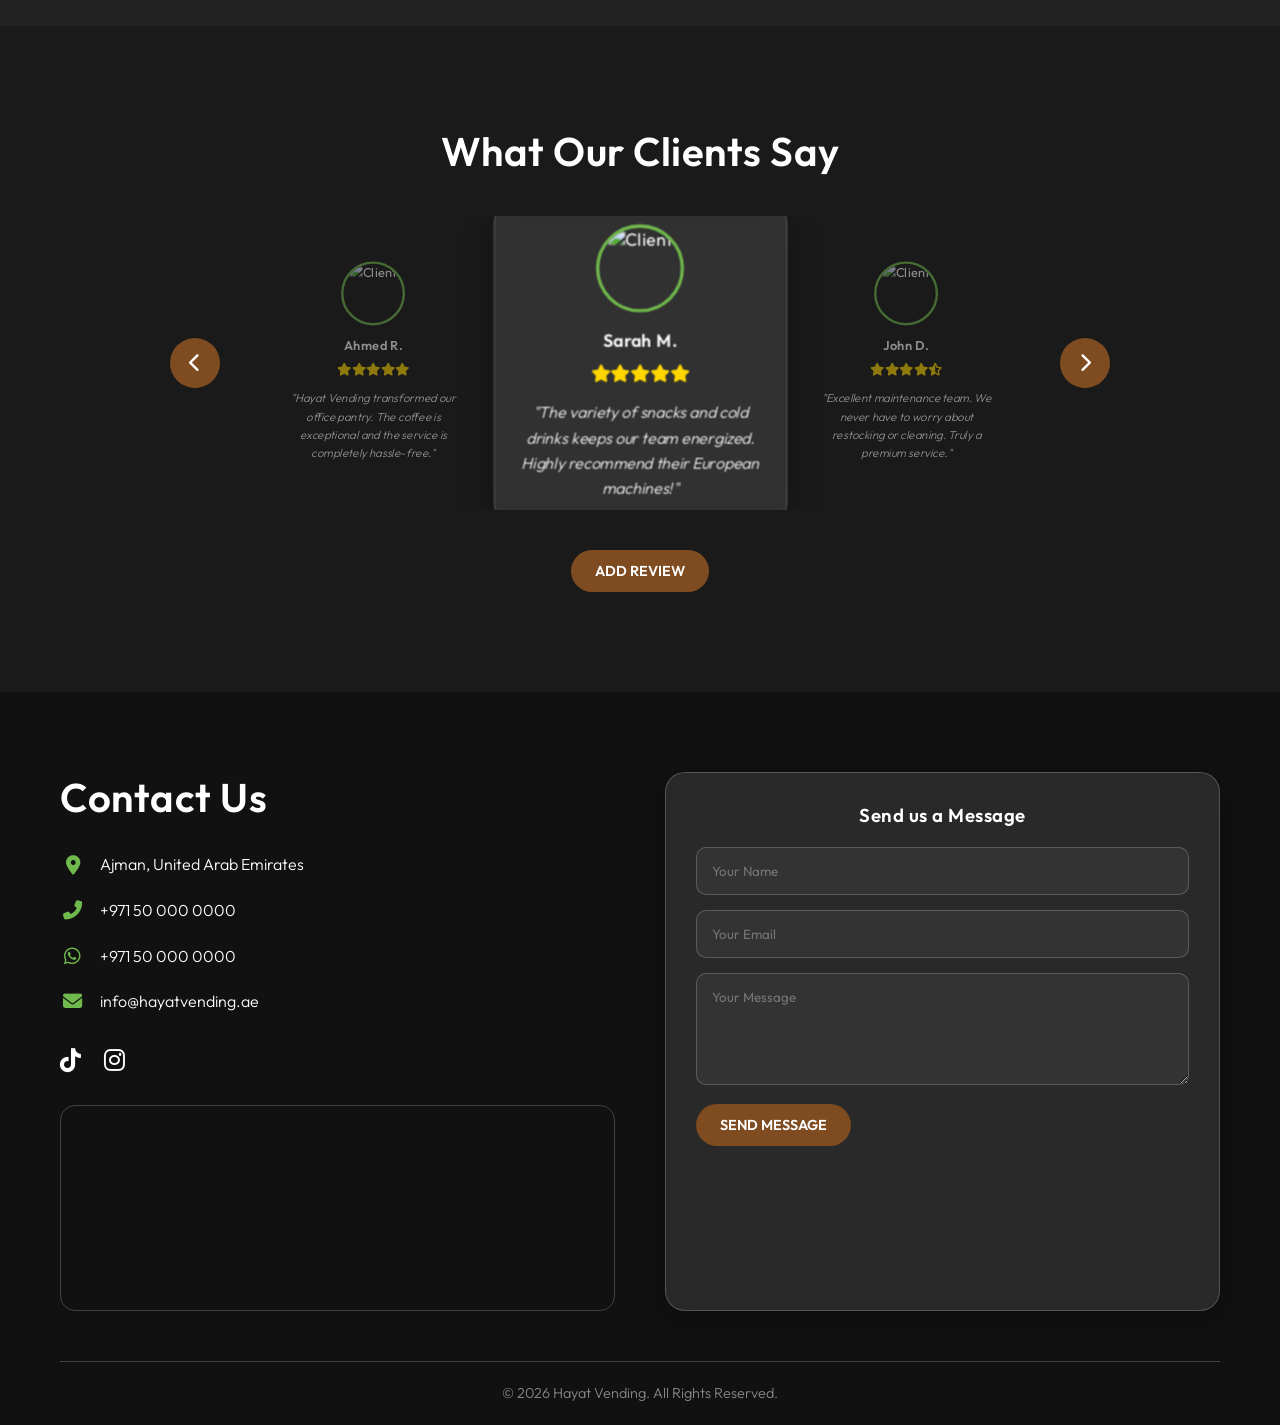
==== commit 2fe6dbf9: "Update index.html" ====
--- a/index.html
+++ b/index.html
@@ -137,42 +137,7 @@
         </div>
     </section>
 
-    <!-- Products Section -->
-    <section id="products" class="products-section">
-        <div class="container">
-            <h2>Our Premium Machines</h2>
-            <div class="product-grid">
-                <!-- Product 1 -->
-                <div class="product-card glass-panel">
-                    <img src="https://images.unsplash.com/photo-1622483767028-3f66f32aef97?auto=format&fit=crop&w=600&q=80" alt="Coffee Machine">
-                    <div class="product-info">
-                        <h3>European Coffee Vending</h3>
-                        <p>Top-tier hot beverage dispensers for premium office coffee.</p>
-                        <a href="#contact" class="btn btn-secondary">GET A QUOTE</a>
-                    </div>
-                </div>
-                <!-- Product 2 -->
-                <div class="product-card glass-panel">
-                    <img src="https://images.unsplash.com/photo-1582058091505-f87a2e55a40f?auto=format&fit=crop&w=600&q=80" alt="Snack Vending">
-                    <div class="product-info">
-                        <h3>Snack & Food Vending</h3>
-                        <p>Keep your team fueled with a wide variety of fresh snacks and treats.</p>
-                        <a href="#contact" class="btn btn-secondary">GET A QUOTE</a>
-                    </div>
-                </div>
-                <!-- Product 3 -->
-                <div class="product-card glass-panel">
-                    <img src="https://images.unsplash.com/photo-1574023463820-9b97e30725ea?auto=format&fit=crop&w=600&q=80" alt="Combo Machine">
-                    <div class="product-info">
-                        <h3>Combo Vending Solutions</h3>
-                        <p>All-in-one machines offering hot drinks, cold beverages, and snacks.</p>
-                        <a href="#contact" class="btn btn-secondary">GET A QUOTE</a>
-                    </div>
-                </div>
-            </div>
-        </div>
-    </section>
-
+    
     <!-- Contact / Footer Section -->
     <footer id="contact" class="contact-section">
         <div class="container">
--- a/style.css
+++ b/style.css
@@ -382,7 +382,7 @@
 }
 .product-card img {
     width: 100%;
-    height: 250px;
+    height: 350px;
     object-fit: cover;
     border-bottom: 1px solid var(--glass-border);
 }
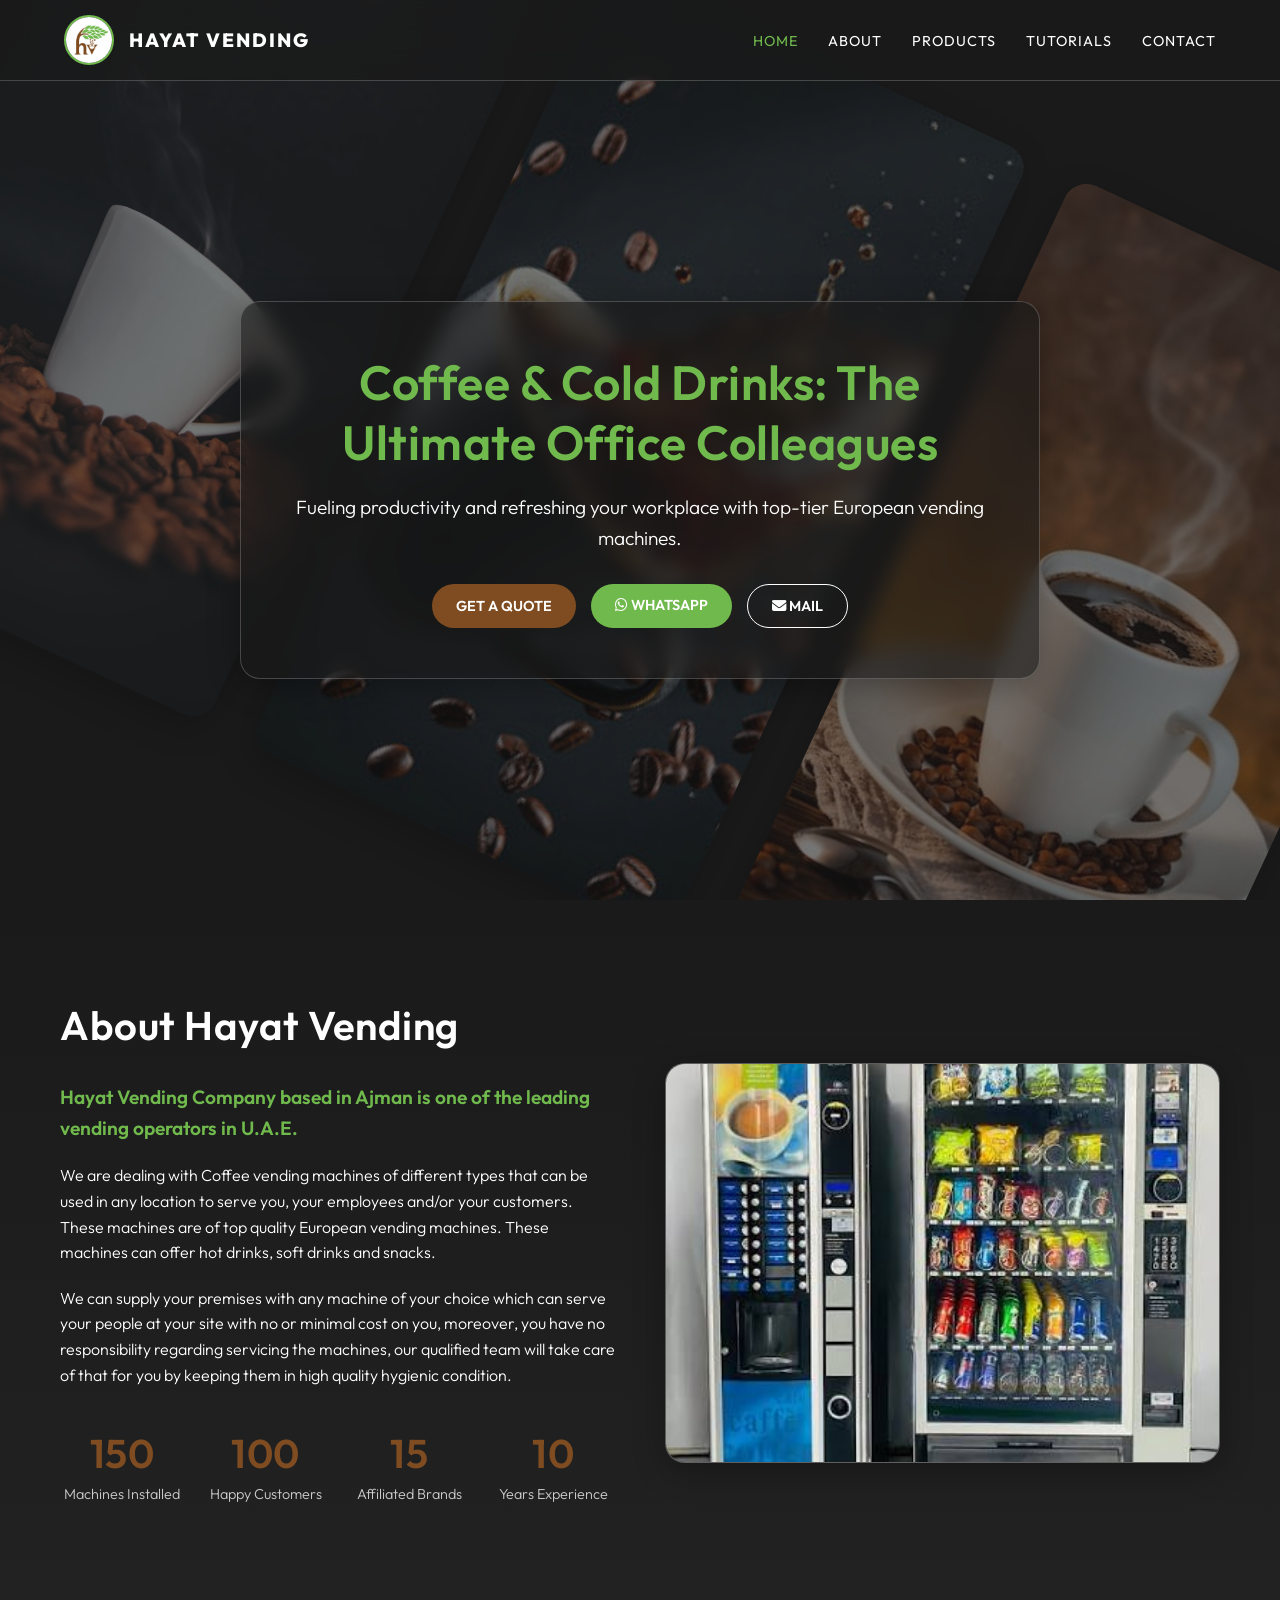
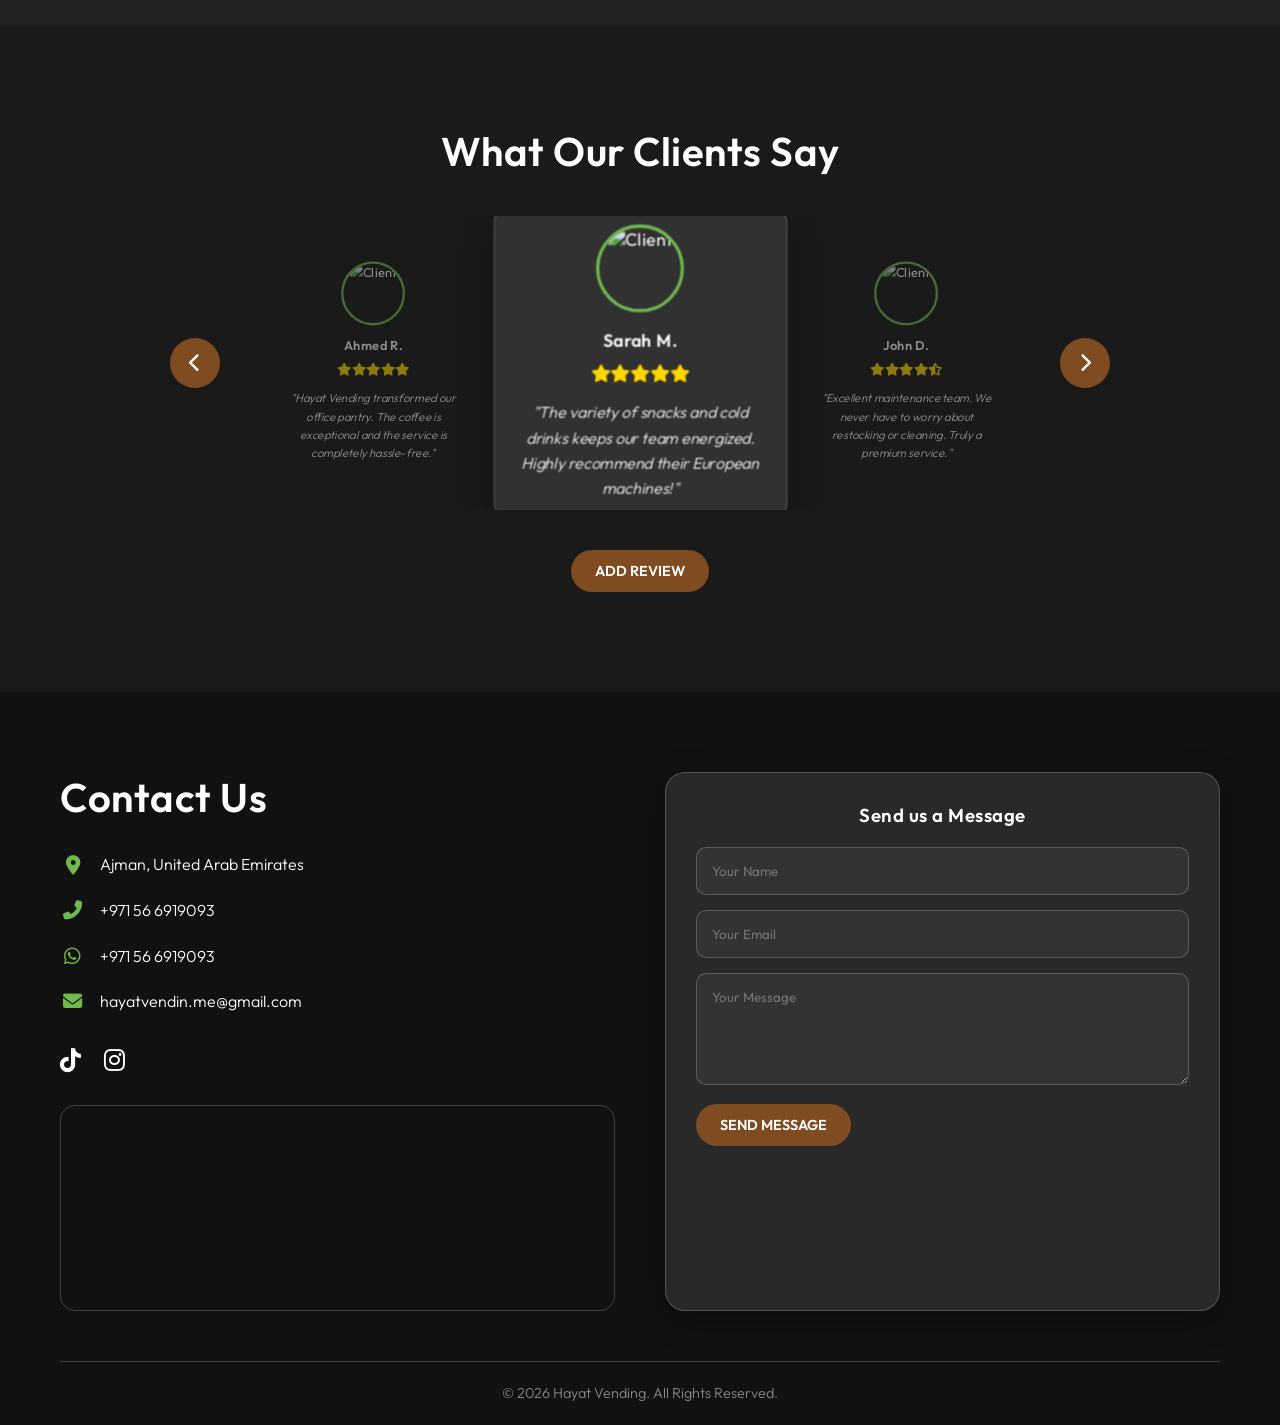
==== commit 384e119a: "Update index.html" ====
--- a/index.html
+++ b/index.html
@@ -9,6 +9,8 @@
     <link rel="stylesheet" href="https://cdnjs.cloudflare.com/ajax/libs/font-awesome/6.4.0/css/all.min.css">
     <!-- Google Fonts -->
     <link href="https://fonts.googleapis.com/css2?family=Outfit:wght@300;400;600;800&display=swap" rel="stylesheet">
+    <!-- EmailJS Script -->
+    <script type="text/javascript" src="https://cdn.jsdelivr.net/npm/@emailjs/browser@3/dist/email.min.js"></script>
 </head>
 <body>
 
@@ -16,7 +18,6 @@
     <nav class="glass-nav">
         <div class="logo-container">
             <div class="logo-frame">
-                <!-- Replace with Hayat_logo -->
                 <img src="assets/hayat_logo - Copy.png" alt="Hayat Logo">
             </div>
             <span class="company-name">HAYAT VENDING</span>
@@ -36,22 +37,21 @@
     <!-- Home Section -->
     <section id="home" class="hero-section">
         <div class="angled-bg-container">
-            <!-- Replace with Home_1, Home_2, Home_3 -->
-            <div class="angled-bg-container">
-    <!-- Replace with Home_1, Home_2, Home_3 from assets folder -->
-    <div class="angled-img img-1" style="background-image: url('assets/home_1.jpeg');"></div>
-    <div class="angled-img img-2" style="background-image: url('assets/home_2.jpeg');"></div>
-    <div class="angled-img img-3" style="background-image: url('assets/home_3.jpeg');"></div>
-</div>
+            <div class="angled-img img-1" style="background-image: url('assets/home_1.jpeg');"></div>
+            <div class="angled-img img-2" style="background-image: url('assets/home_2.jpeg');"></div>
+            <div class="angled-img img-3" style="background-image: url('assets/home_3.jpeg');"></div>
         </div>
         
         <div class="hero-content glass-panel">
             <h1>Coffee & Cold Drinks: The Ultimate Office Colleagues</h1>
             <p>Fueling productivity and refreshing your workplace with top-tier European vending machines.</p>
             <div class="hero-buttons">
-                <a href="#contact" class="btn btn-primary">GET A QUOTE</a>
-                <a href="https://wa.me/971500000000" target="_blank" class="btn btn-secondary"><i class="fab fa-whatsapp"></i> WHATSAPP</a>
-                <a href="mailto:info@hayatvending.ae" class="btn btn-outline"><i class="fas fa-envelope"></i> MAIL</a>
+                <!-- Updated Get a Quote to open Modal -->
+                <button class="btn btn-primary" id="heroQuoteBtn">GET A QUOTE</button>
+                <!-- Updated WhatsApp with pre-typed message and correct number -->
+                <a href="https://wa.me/971500003736?text=Hi%20Hayat%20Vending,%20I%20am%20looking%20to%20install%20some%20vending%20machines%20in%20my%20office......" target="_blank" class="btn btn-secondary"><i class="fab fa-whatsapp"></i> WHATSAPP</a>
+                <!-- Updated Mail to correct address -->
+                <a href="mailto:zahid@vh.hmail.com?subject=Vending%20Machine%20Inquiry" class="btn btn-outline"><i class="fas fa-envelope"></i> MAIL</a>
             </div>
         </div>
     </section>
@@ -105,7 +105,7 @@
             <div class="testimonial-carousel">
                 <button class="nav-btn prev-btn"><i class="fas fa-chevron-left"></i></button>
                 <div class="testimonial-track-container">
-                    <div class="testimonial-track">
+                    <div class="testimonial-track" id="reviewTrack">
                         <!-- Card 1 -->
                         <div class="testimonial-card">
                             <div class="profile-pic"><img src="https://images.unsplash.com/photo-1507003211169-0a1dd7228f2d?w=150&auto=format&fit=crop&q=60" alt="Client"></div>
@@ -137,7 +137,6 @@
         </div>
     </section>
 
-    
     <!-- Contact / Footer Section -->
     <footer id="contact" class="contact-section">
         <div class="container">
@@ -150,15 +149,15 @@
                     </div>
                     <div class="info-item">
                         <i class="fas fa-phone-alt"></i>
-                        <p>+971 50 000 0000</p>
+                        <p>+971 56 6919093</p>
                     </div>
                     <div class="info-item">
                         <i class="fab fa-whatsapp"></i>
-                        <p>+971 50 000 0000</p>
+                        <p>+971 56 6919093</p>
                     </div>
                     <div class="info-item">
                         <i class="fas fa-envelope"></i>
-                        <p>info@hayatvending.ae</p>
+                        <p>hayatvendin.me@gmail.com</p>
                     </div>
                     
                     <div class="social-links">
@@ -174,17 +173,19 @@
 
                 <div class="contact-form glass-panel">
                     <h3>Send us a Message</h3>
-                    <form id="messageForm">
+                    <!-- Added IDs for EmailJS -->
+                    <form id="contactMessageForm">
                         <div class="input-group">
-                            <input type="text" placeholder="Your Name" required>
+                            <input type="text" id="contactName" placeholder="Your Name" required>
                         </div>
                         <div class="input-group">
-                            <input type="email" placeholder="Your Email" required>
+                            <input type="email" id="contactEmail" placeholder="Your Email" required>
                         </div>
                         <div class="input-group">
-                            <textarea placeholder="Your Message" rows="5" required></textarea>
-                        </div>
-                        <button type="submit" class="btn btn-primary">SEND MESSAGE</button>
+                            <textarea id="contactMessage" placeholder="Your Message" rows="5" required></textarea>
+                        </div>
+                        <button type="submit" class="btn btn-primary" id="contactSubmitBtn">SEND MESSAGE</button>
+                        <p id="contactFormStatus" class="form-status"></p>
                     </form>
                 </div>
             </div>
@@ -193,6 +194,73 @@
             </div>
         </div>
     </footer>
+
+    <!-- MODAL: Hero Get a Quote -->
+    <div id="heroQuoteModal" class="modal-overlay">
+        <div class="modal-content glass-panel">
+            <span class="close-modal">&times;</span>
+            <h3>Get a Quote</h3>
+            <form id="heroQuoteForm">
+                <div class="input-group">
+                    <label>Company Name <span class="required">*</span></label>
+                    <input type="text" id="heroCompany" placeholder="Your Company Name" required>
+                </div>
+                <div class="input-group">
+                    <label>Primary Contact Person <span class="required">*</span></label>
+                    <input type="text" id="heroContactPerson" placeholder="Full Name" required>
+                </div>
+                <div class="input-group">
+                    <label>Message <span class="required">*</span></label>
+                    <textarea id="heroMessage" rows="4" placeholder="Tell us about your requirements..." required></textarea>
+                </div>
+                <button type="submit" class="btn btn-primary" id="heroSubmitBtn">SEND REQUEST</button>
+                <p id="heroFormStatus" class="form-status"></p>
+            </form>
+        </div>
+    </div>
+
+    <!-- MODAL: Add Review -->
+    <div id="reviewModal" class="modal-overlay">
+        <div class="modal-content glass-panel">
+            <span class="close-modal">&times;</span>
+            <h3>Add Your Review</h3>
+            <form id="reviewForm">
+                <div class="input-group">
+                    <label>Your Name <span class="required">*</span></label>
+                    <input type="text" id="reviewName" placeholder="Full Name" required>
+                </div>
+                
+                <div class="input-group">
+                    <label>Upload Photo (Optional)</label>
+                    <div id="dropZone" class="drop-zone">
+                        <i class="fas fa-cloud-upload-alt"></i>
+                        <p>Drag & drop your photo here or click to browse</p>
+                        <input type="file" id="reviewPhoto" accept="image/*" hidden>
+                        <img id="imagePreview" class="image-preview" style="display: none;">
+                    </div>
+                </div>
+
+                <div class="input-group">
+                    <label>Rating <span class="required">*</span></label>
+                    <div class="star-rating">
+                        <input type="radio" id="star5" name="rating" value="5" required><label for="star5" title="5 stars"><i class="fas fa-star"></i></label>
+                        <input type="radio" id="star4" name="rating" value="4"><label for="star4" title="4 stars"><i class="fas fa-star"></i></label>
+                        <input type="radio" id="star3" name="rating" value="3"><label for="star3" title="3 stars"><i class="fas fa-star"></i></label>
+                        <input type="radio" id="star2" name="rating" value="2"><label for="star2" title="2 stars"><i class="fas fa-star"></i></label>
+                        <input type="radio" id="star1" name="rating" value="1"><label for="star1" title="1 star"><i class="fas fa-star"></i></label>
+                    </div>
+                </div>
+
+                <div class="input-group">
+                    <label>Message <span class="required">*</span></label>
+                    <textarea id="reviewMessage" rows="4" placeholder="Share your experience..." required></textarea>
+                </div>
+                
+                <button type="submit" class="btn btn-primary" id="reviewSubmitBtn">SUBMIT REVIEW</button>
+                <p id="reviewFormStatus" class="form-status"></p>
+            </form>
+        </div>
+    </div>
 
     <script src="script.js"></script>
 </body>
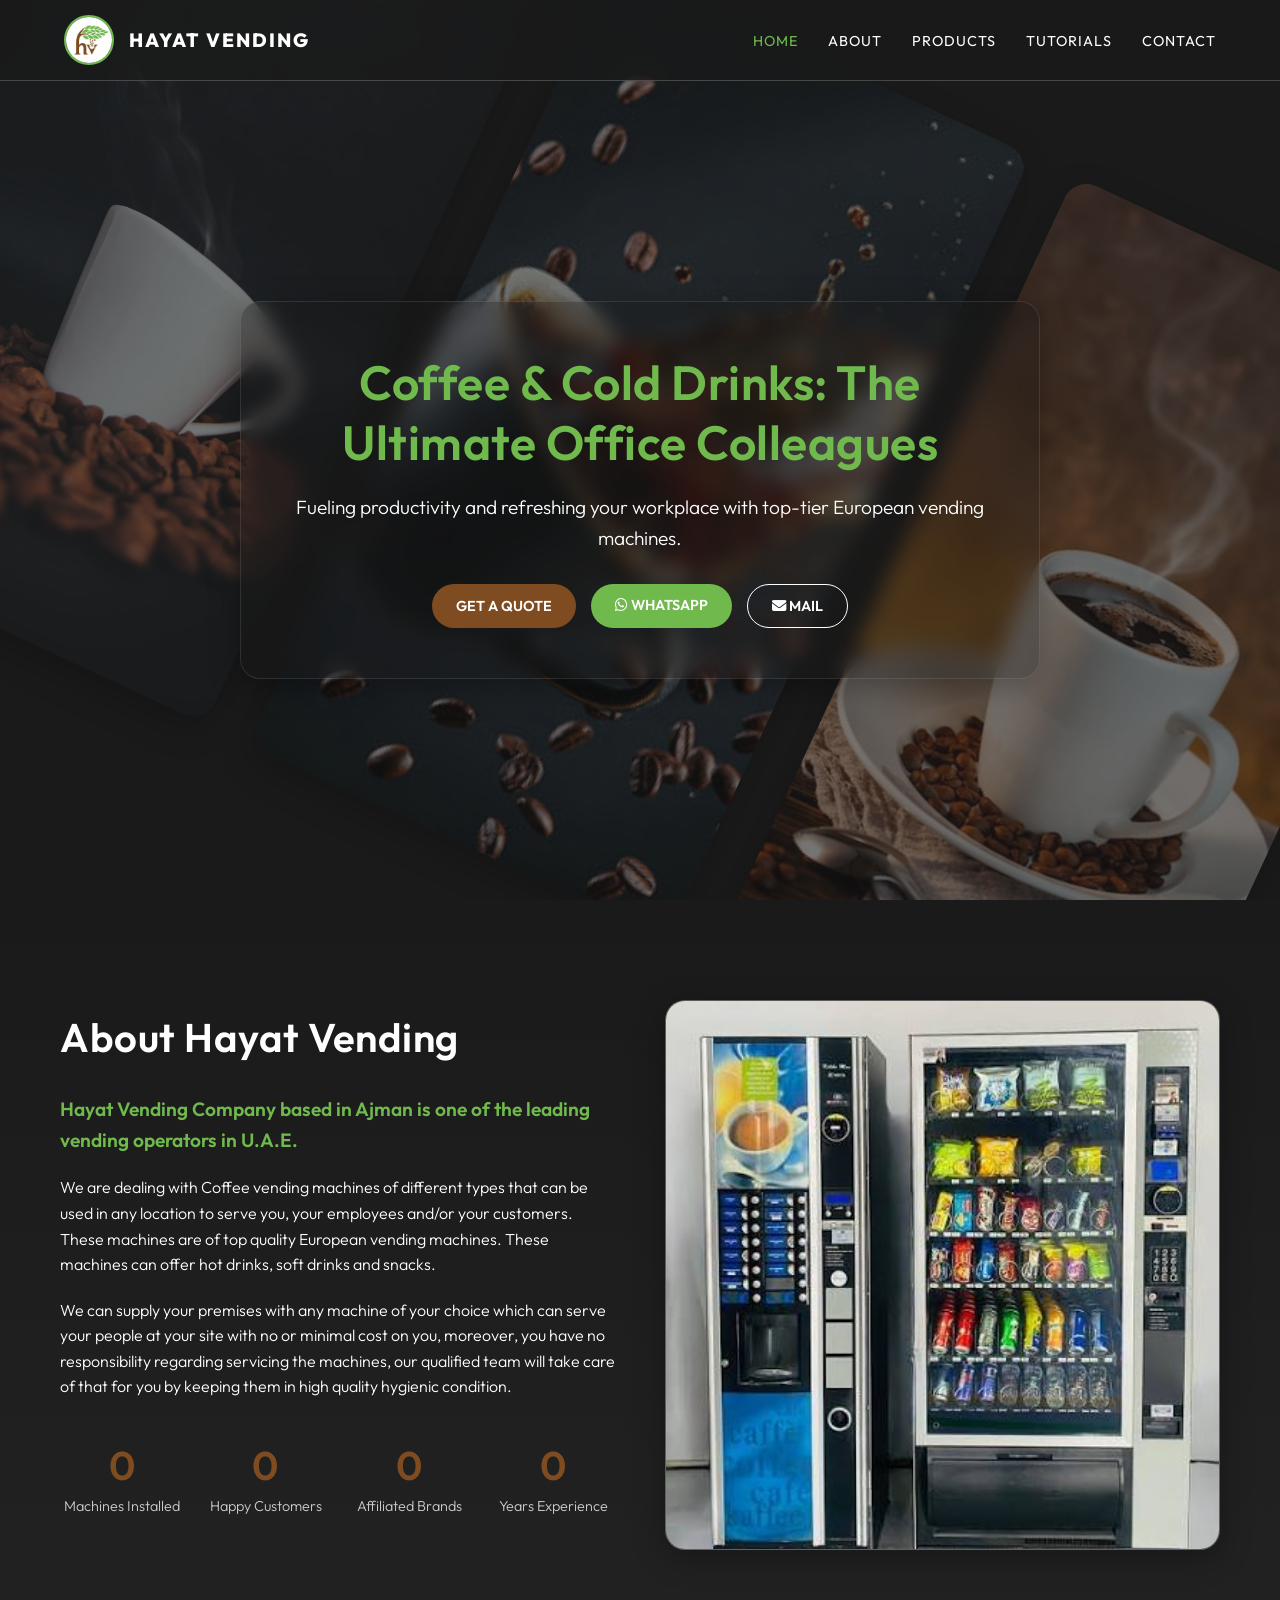
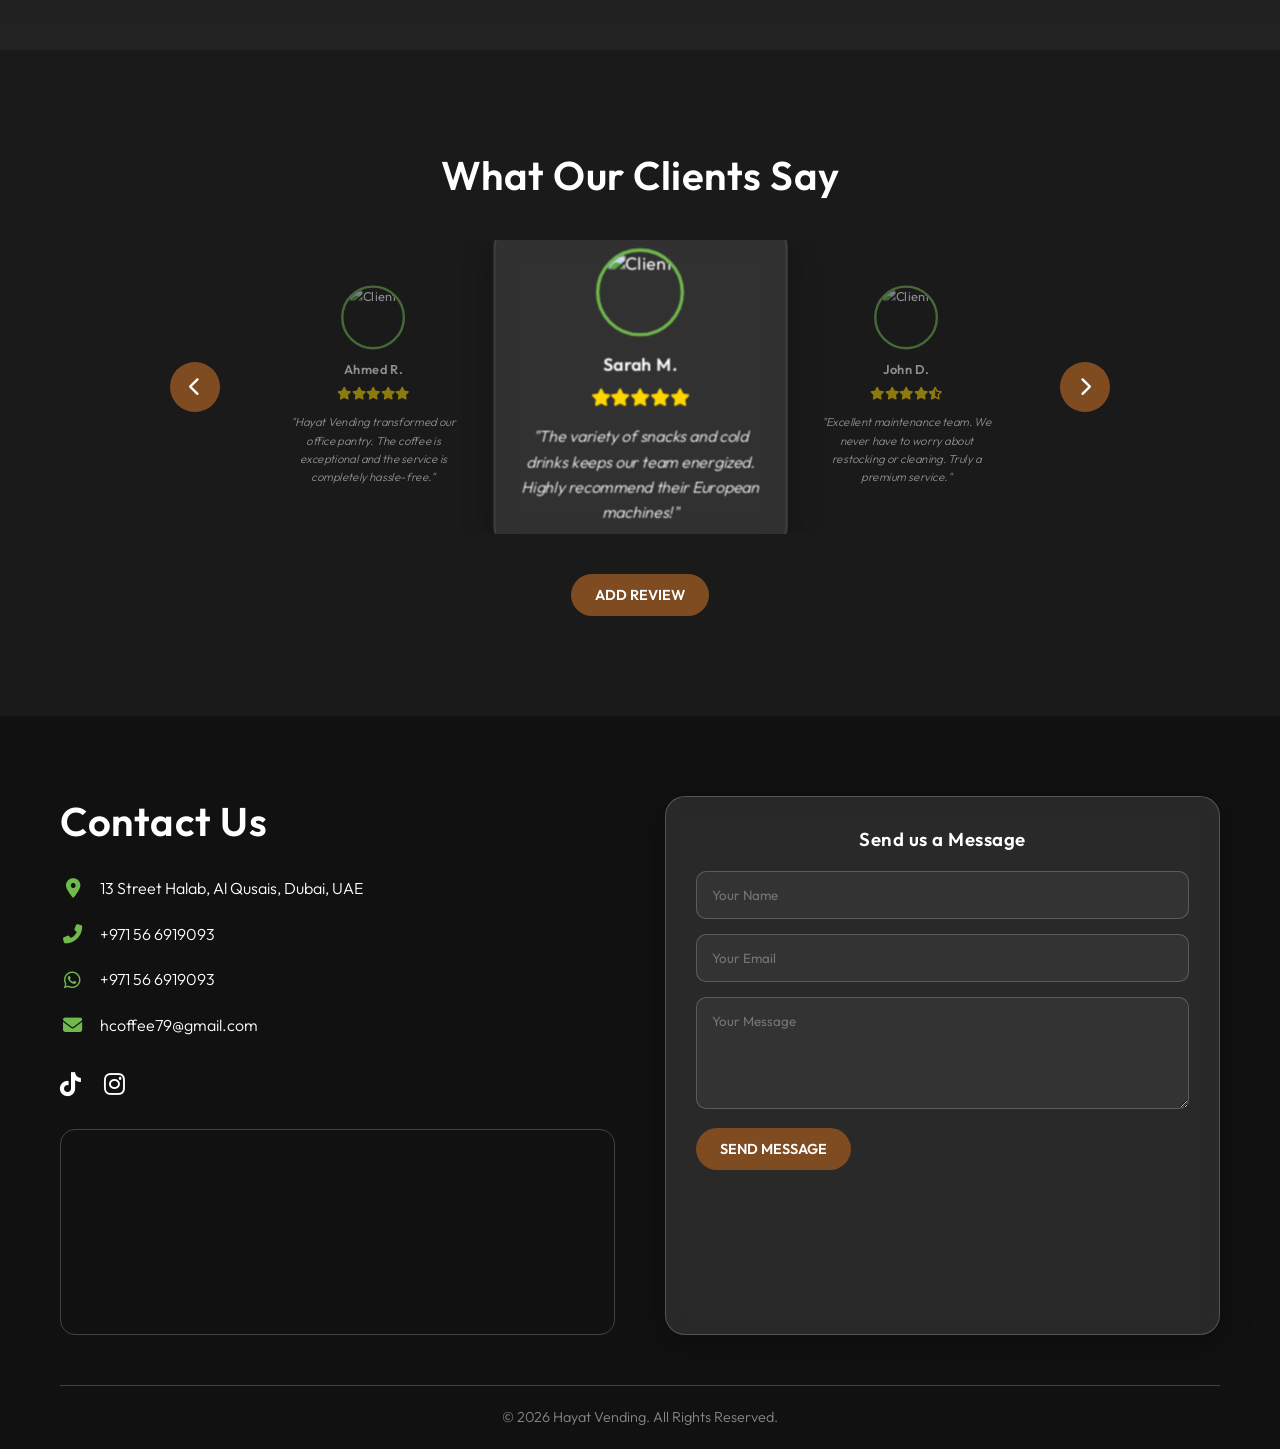
==== commit c86bf972: "Update index.html" ====
--- a/index.html
+++ b/index.html
@@ -145,7 +145,7 @@
                     <h2>Contact Us</h2>
                     <div class="info-item">
                         <i class="fas fa-map-marker-alt"></i>
-                        <p>Ajman, United Arab Emirates</p>
+                        <p>13 Street Halab, Al Qusais, Dubai, UAE</p>
                     </div>
                     <div class="info-item">
                         <i class="fas fa-phone-alt"></i>
@@ -157,7 +157,7 @@
                     </div>
                     <div class="info-item">
                         <i class="fas fa-envelope"></i>
-                        <p>hayatvendin.me@gmail.com</p>
+                        <p>hcoffee79@gmail.com</p>
                     </div>
                     
                     <div class="social-links">
@@ -167,7 +167,7 @@
 
                     <!-- Map Placeholder -->
                     <div class="map-container">
-                        <iframe src="https://www.google.com/maps/embed?pb=!1m18!1m12!1m3!1d115478.2648041276!2d55.440588599999995!3d25.404383999999998!2m3!1f0!2f0!3f0!3m2!1i1024!2i768!4f13.1!3m3!1m2!1s0x3e5ebfd49b5cb95d%3A0xc39b6f1b5b2e7e0!2sAjman%20-%20United%20Arab%20Emirates!5e0!3m2!1sen!2sus!4v1680000000000!5m2!1sen!2sus" width="100%" height="200" style="border:0;" allowfullscreen="" loading="lazy"></iframe>
+                        <iframe src="https://maps.app.goo.gl/Xdv3gKNveL32Ls9j6" width="100%" height="200" style="border:0;" allowfullscreen="" loading="lazy"></iframe>
                     </div>
                 </div>
 
--- a/style.css
+++ b/style.css
@@ -639,3 +639,81 @@
     width: 100%;
     margin-top: 10px;
 }
+
+
+
+/* --- Hero Transparency Fix --- */
+.hero-content {
+    /* Increased transparency so background images are more visible */
+    background: rgba(26, 26, 26, 0.3); 
+    border: 1px solid rgba(255, 255, 255, 0.1);
+}
+
+/* --- About Slider Height Increase --- */
+.about-slider {
+    height: 550px; /* Increased from 400px */
+}
+
+/* --- Drop Zone (File Upload) --- */
+.drop-zone {
+    border: 2px dashed rgba(255, 255, 255, 0.3);
+    border-radius: 10px;
+    padding: 20px;
+    text-align: center;
+    cursor: pointer;
+    transition: all 0.3s;
+    background: rgba(255, 255, 255, 0.05);
+}
+.drop-zone:hover, .drop-zone.dragover {
+    border-color: var(--primary-green);
+    background: rgba(112, 185, 77, 0.1);
+}
+.drop-zone i {
+    font-size: 2rem;
+    color: var(--primary-green);
+    margin-bottom: 10px;
+}
+.drop-zone p {
+    font-size: 0.9rem;
+    color: #ccc;
+}
+.image-preview {
+    width: 80px;
+    height: 80px;
+    border-radius: 50%;
+    object-fit: cover;
+    margin: 10px auto 0;
+    border: 2px solid var(--primary-green);
+}
+
+/* --- Star Rating Input --- */
+.star-rating {
+    display: flex;
+    flex-direction: row-reverse;
+    justify-content: flex-end;
+    gap: 5px;
+}
+.star-rating input {
+    display: none;
+}
+.star-rating label {
+    font-size: 1.5rem;
+    color: #555;
+    cursor: pointer;
+    transition: color 0.2s;
+}
+.star-rating input:checked ~ label,
+.star-rating label:hover,
+.star-rating label:hover ~ label {
+    color: #FFD700;
+}
+
+/* --- Dynamic Review Cards --- */
+.testimonial-card .profile-pic img.default-avatar {
+    object-fit: contain;
+    padding: 15px;
+    background: #333;
+}
+
+
+
